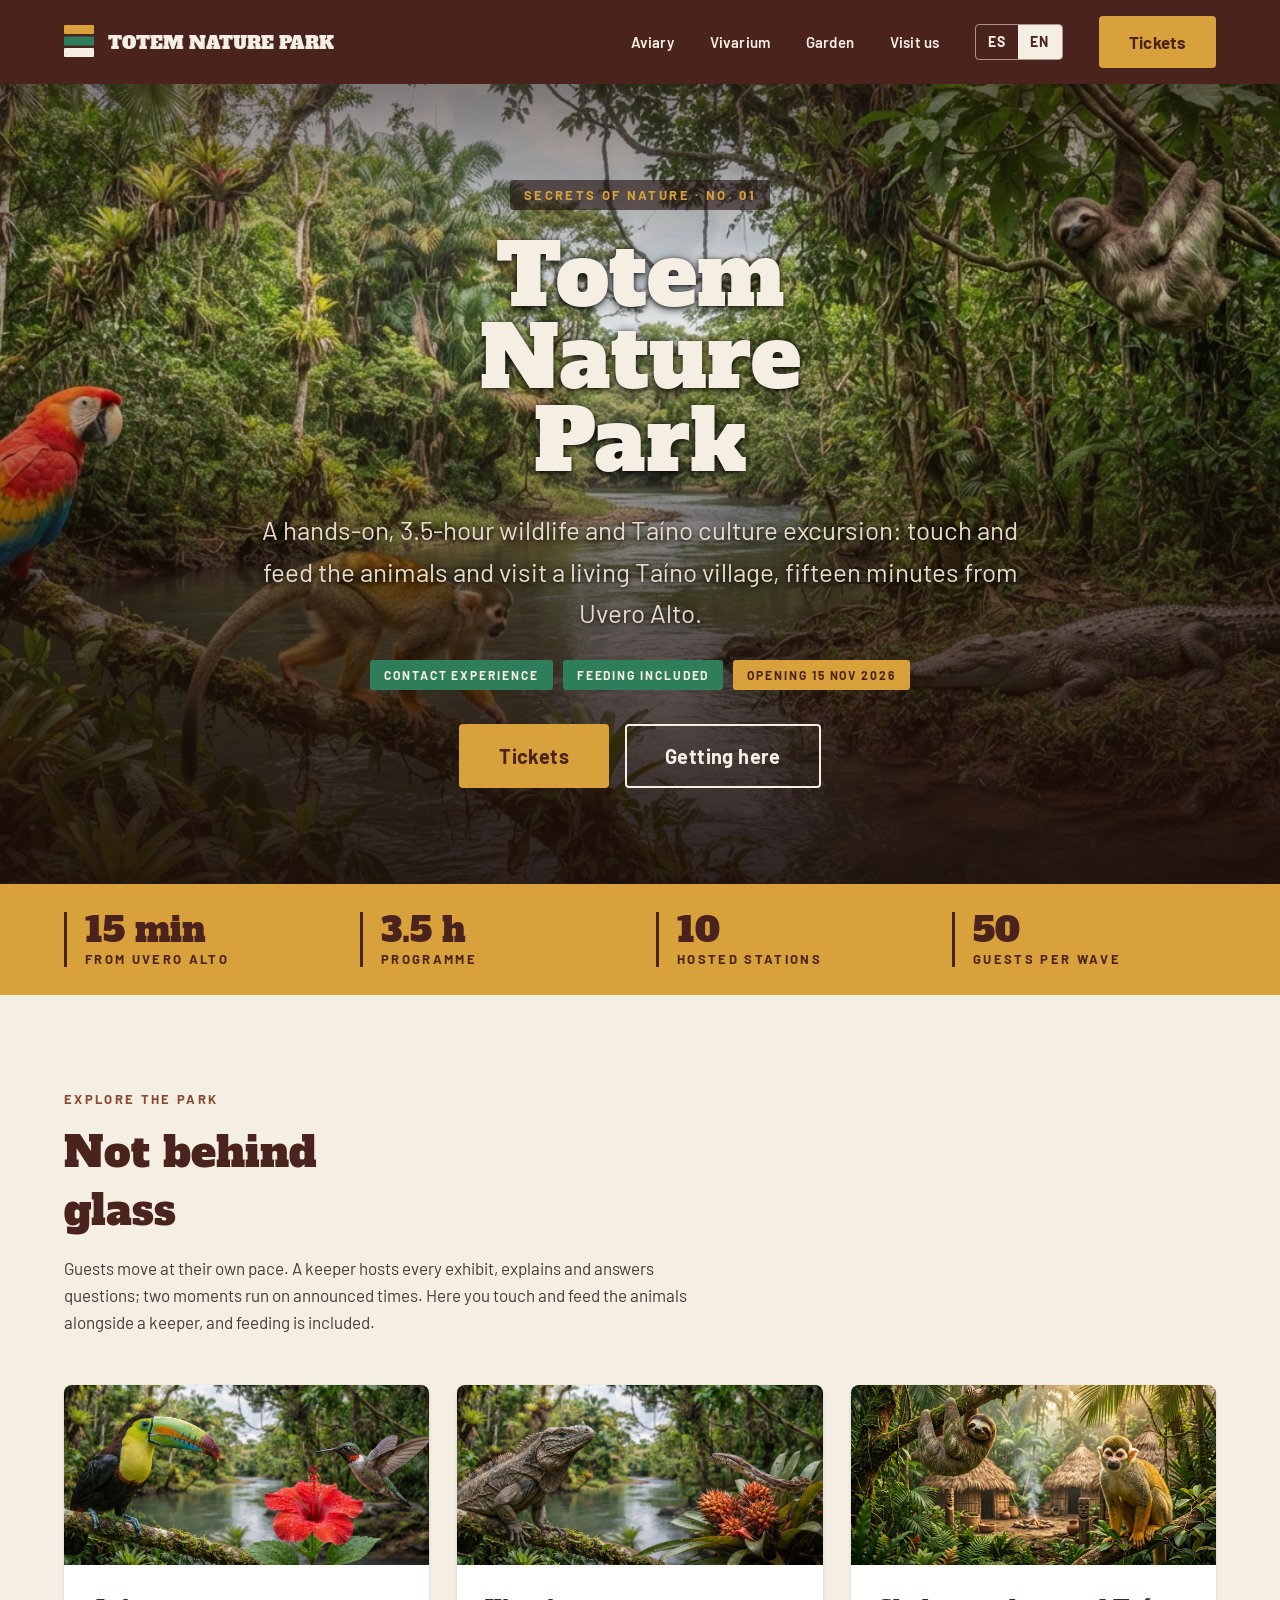
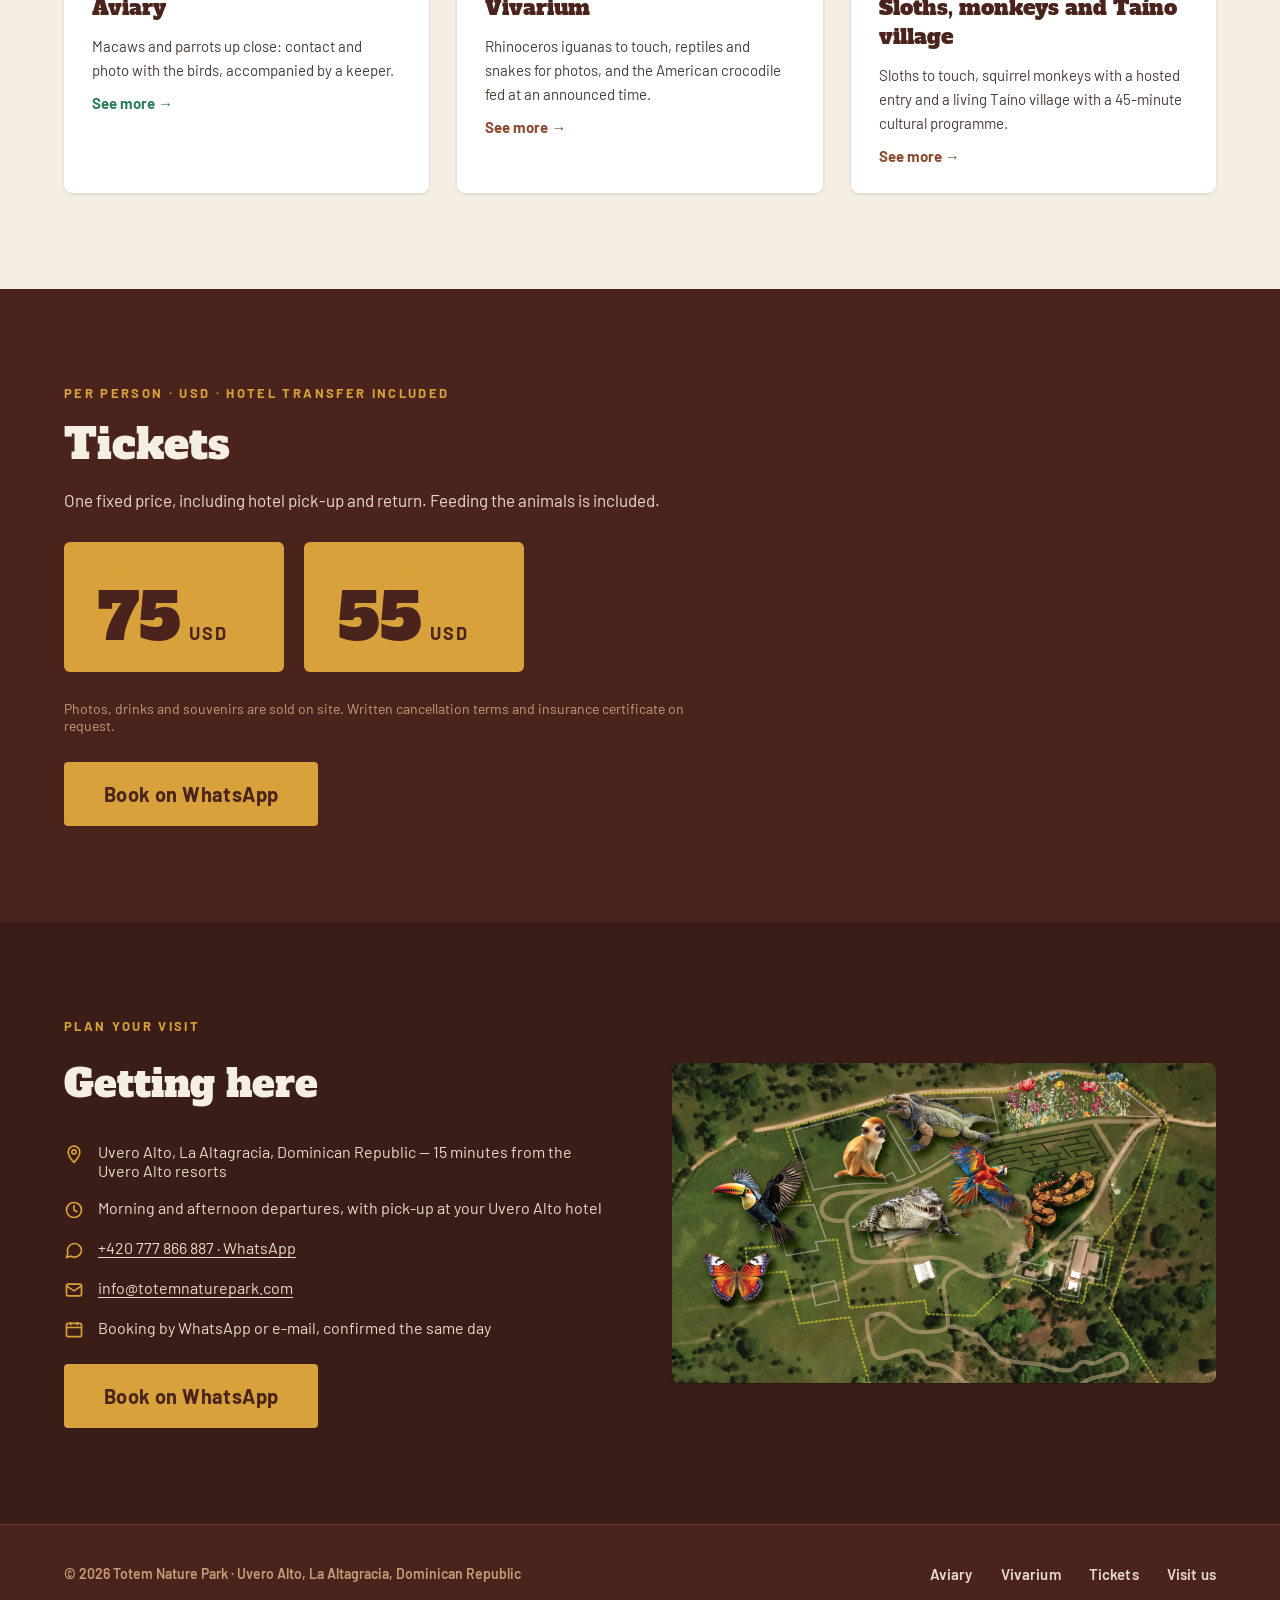
==== index.html @ 23b5e932 "Replace third card photo with sloth, squirrel monkey and Taino village" ====
<!doctype html>
<html lang="es">
<head>
  <meta charset="utf-8">
  <meta name="viewport" content="width=device-width, initial-scale=1">
  <title>Totem Nature Park — Uvero Alto, República Dominicana</title>
  <meta name="description" content="Excursión de 3,5 horas de fauna y cultura taína con contacto directo, a quince minutos de Uvero Alto. Alimentación y traslado al hotel incluidos.">
  <link rel="preconnect" href="https://fonts.googleapis.com">
  <link rel="preconnect" href="https://fonts.gstatic.com" crossorigin>
  <link href="https://fonts.googleapis.com/css2?family=Alfa+Slab+One&family=Barlow:wght@400;500;600;700;800&display=swap" rel="stylesheet">
  <link rel="stylesheet" href="styles.css">
</head>
<body>

  <header class="nav">
    <a href="#" class="brand">
      <svg width="30" height="34" viewBox="0 0 30 34" fill="none" aria-hidden="true">
        <rect y="0" width="30" height="9" rx="1" fill="#D9A13B"/>
        <rect y="11.5" width="30" height="9" rx="1" fill="#2E7D5B"/>
        <rect y="23" width="30" height="9" rx="1" fill="#F4EEE3"/>
      </svg>
      TOTEM NATURE PARK
    </a>
    <div class="nav-links">
      <a href="#zones" class="nav-link" data-i18n="nav_aviary">Aviario</a>
      <a href="#zones" class="nav-link" data-i18n="nav_vivarium">Vivarium</a>
      <a href="#zones" class="nav-link" data-i18n="nav_garden">Jardín</a>
      <a href="#visit" class="nav-link" data-i18n="nav_visit">Visítanos</a>
      <div class="lang-switch" role="group" aria-label="Idioma / Language">
        <button type="button" class="lang-btn" data-lang="es" aria-pressed="true">ES</button>
        <button type="button" class="lang-btn" data-lang="en" aria-pressed="false">EN</button>
      </div>
      <a href="#entradas" class="btn btn-gold" data-i18n="nav_tickets">Entradas</a>
    </div>
  </header>

  <main>
    <section class="hero">
      <img class="hero-img" src="assets/hero-jungle.jpg" alt="Selva tropical del parque — guacamaya, mono ardilla, perezoso y caimán" data-i18n-alt="hero_alt">
      <div class="hero-shade"></div>
      <div class="hero-inner">
        <span class="eyebrow" data-i18n="hero_eyebrow">Secretos de la naturaleza · N.º 01</span>
        <h1>Totem<br>Nature<br>Park</h1>
        <p data-i18n="hero_text">Excursión de 3,5 horas de fauna y cultura taína con contacto directo: tocas y alimentas a los animales y visitas una aldea taína viva, a quince minutos de Uvero Alto.</p>
        <div class="badges">
          <span class="badge" data-i18n="badge_contact">Experiencia de contacto</span>
          <span class="badge" data-i18n="badge_feeding">Alimentación incluida</span>
          <span class="badge badge-gold" data-i18n="badge_opening">Apertura 15 nov 2026</span>
        </div>
        <div class="hero-cta">
          <a href="#entradas" class="btn btn-gold" data-i18n="cta_tickets">Entradas</a>
          <a href="#visit" class="btn btn-outline" data-i18n="cta_getting">Cómo llegar</a>
        </div>
      </div>
    </section>

    <section class="strip">
      <div class="strip-item"><strong>15 min</strong><span class="eyebrow" data-i18n="stat_1">Desde Uvero Alto</span></div>
      <div class="strip-item"><strong data-i18n="stat_2_num">3,5 h</strong><span class="eyebrow" data-i18n="stat_2">De programa</span></div>
      <div class="strip-item"><strong>10</strong><span class="eyebrow" data-i18n="stat_3">Estaciones guiadas</span></div>
      <div class="strip-item"><strong>50</strong><span class="eyebrow" data-i18n="stat_4">Visitantes por grupo</span></div>
    </section>

    <section class="zones" id="zones">
      <div class="zones-head">
        <span class="eyebrow" data-i18n="zones_eyebrow">Explora el parque</span>
        <h2 data-i18n="zones_title">Sin cristales<br>de por medio</h2>
        <p class="lead" data-i18n="zones_lead">Cada visitante va a su ritmo. Un cuidador atiende cada exhibición y responde preguntas; dos momentos tienen horario anunciado. Aquí los animales se tocan y se alimentan junto a un cuidador, y la alimentación está incluida.</p>
      </div>
      <div class="zone-grid">
        <article class="zone-card">
          <img src="assets/aviario.jpg" alt="Tucán y colibrí en el Aviario" data-i18n-alt="card1_alt" loading="lazy">
          <div class="zone-body">
            <h3 data-i18n="card1_title">Aviario</h3>
            <p data-i18n="card1_text">Guacamayos y loros de cerca: contacto y foto con las aves, acompañado por un cuidador.</p>
            <a href="#" style="color: var(--palm)" data-i18n="more">Ver más →</a>
          </div>
        </article>
        <article class="zone-card">
          <img src="assets/vivarium.jpg" alt="Iguana y serpiente en el Vivarium" data-i18n-alt="card2_alt" loading="lazy">
          <div class="zone-body">
            <h3>Vivarium</h3>
            <p data-i18n="card2_text">Iguanas rinoceronte para tocar, reptiles y serpientes para la foto, y la alimentación del cocodrilo americano a hora anunciada.</p>
            <a href="#" style="color: var(--clay)" data-i18n="more">Ver más →</a>
          </div>
        </article>
        <article class="zone-card">
          <img src="assets/perezosos-monos-taino.jpg" alt="Perezoso, mono ardilla y aldea taína" data-i18n-alt="card3_alt" loading="lazy">
          <div class="zone-body">
            <h3 data-i18n="card3_title">Perezosos, monos y aldea taína</h3>
            <p data-i18n="card3_text">Perezosos para tocar, monos ardilla con entrada guiada y una aldea taína viva con programa cultural de 45 minutos.</p>
            <a href="#" style="color: var(--clay)" data-i18n="more">Ver más →</a>
          </div>
        </article>
      </div>
    </section>

    <section class="tickets" id="entradas">
      <div class="tickets-head">
        <span class="eyebrow" data-i18n="tickets_eyebrow">Por persona · USD · traslado al hotel incluido</span>
        <h2 data-i18n="tickets_title">Entradas</h2>
        <p data-i18n="tickets_text">Un único precio fijo, con recogida y regreso al hotel. La alimentación de los animales está incluida.</p>
      </div>
      <div class="price-row">
        <div class="price-card">
          <span class="eyebrow" data-i18n="price_adult">Adulto</span>
          <div class="price"><strong>75</strong><span>USD</span></div>
        </div>
        <div class="price-card">
          <span class="eyebrow" data-i18n="price_child">Niño 3–12</span>
          <div class="price"><strong>55</strong><span>USD</span></div>
        </div>
      </div>
      <p class="fineprint" data-i18n="tickets_fine">Fotos, bebidas y souvenirs se venden en el parque. Condiciones de cancelación por escrito y certificado de seguro a solicitud.</p>
      <a href="https://wa.me/420777866887" class="btn btn-gold" data-i18n="book">Reservar por WhatsApp</a>
    </section>

    <section class="visit" id="visit">
      <div class="visit-info">
        <span class="eyebrow" data-i18n="visit_eyebrow">Planifica tu visita</span>
        <h2 data-i18n="visit_title">Cómo llegar</h2>
        <ul class="facts">
          <li>
            <svg width="20" height="20" viewBox="0 0 24 24" fill="none" stroke="#D9A13B" stroke-width="2" aria-hidden="true"><path d="M12 22s7-7.2 7-12.5A7 7 0 0 0 5 9.5C5 14.8 12 22 12 22Z"/><circle cx="12" cy="9.5" r="2.5"/></svg>
            <span data-i18n="fact_address">Uvero Alto, La Altagracia, República Dominicana — a 15 minutos de los resorts de Uvero Alto</span>
          </li>
          <li>
            <svg width="20" height="20" viewBox="0 0 24 24" fill="none" stroke="#D9A13B" stroke-width="2" aria-hidden="true"><circle cx="12" cy="12" r="9"/><path d="M12 7v5l3.5 2" stroke-linecap="round"/></svg>
            <span data-i18n="fact_departures">Salidas de mañana y tarde, con recogida en tu hotel de Uvero Alto</span>
          </li>
          <li>
            <svg width="20" height="20" viewBox="0 0 24 24" fill="none" stroke="#D9A13B" stroke-width="2" aria-hidden="true"><path d="M21 12a8.5 8.5 0 0 1-12.6 7.4L3 21l1.6-5.2A8.5 8.5 0 1 1 21 12Z" stroke-linejoin="round"/></svg>
            <a href="https://wa.me/420777866887">+420 777 866 887 · WhatsApp</a>
          </li>
          <li>
            <svg width="20" height="20" viewBox="0 0 24 24" fill="none" stroke="#D9A13B" stroke-width="2" aria-hidden="true"><rect x="3" y="5" width="18" height="14" rx="2"/><path d="m3 7 9 6 9-6" stroke-linecap="round" stroke-linejoin="round"/></svg>
            <a href="mailto:info@totemnaturepark.com">info@totemnaturepark.com</a>
          </li>
          <li>
            <svg width="20" height="20" viewBox="0 0 24 24" fill="none" stroke="#D9A13B" stroke-width="2" aria-hidden="true"><rect x="3" y="4" width="18" height="16" rx="2"/><path d="M3 9h18M8 3v3M16 3v3" stroke-linecap="round"/></svg>
            <span data-i18n="fact_booking">Reservas por WhatsApp o correo, confirmadas el mismo día</span>
          </li>
        </ul>
        <a href="https://wa.me/420777866887" class="btn btn-gold" data-i18n="book">Reservar por WhatsApp</a>
      </div>
      <div class="visit-map">
        <img src="assets/plan-parku.jpg" alt="Mapa del parque con zonas y fauna" data-i18n-alt="map_alt" loading="lazy">
      </div>
    </section>
  </main>

  <footer class="footer">
    <small data-i18n="footer_copy">© 2026 Totem Nature Park · Uvero Alto, La Altagracia, República Dominicana</small>
    <nav>
      <a href="#zones" class="nav-link" data-i18n="nav_aviary">Aviario</a>
      <a href="#zones" class="nav-link" data-i18n="nav_vivarium">Vivarium</a>
      <a href="#entradas" class="nav-link" data-i18n="nav_tickets">Entradas</a>
      <a href="#visit" class="nav-link" data-i18n="nav_visit">Visítanos</a>
    </nav>
  </footer>

  <script src="i18n.js"></script>
</body>
</html>
---- styles.css ----
:root {
  --oxblood: #4A241C;
  --oxblood-deep: #3A1D16;
  --clay: #8A4A2E;
  --gold: #D9A13B;
  --palm: #2E7D5B;
  --bone: #F4EEE3;
  --bone-soft: #E7DCCB;
  --ink-soft: #4A3A34;
  --muted: #C79A78;
  --gutter: clamp(20px, 5vw, 64px);
}

* { box-sizing: border-box; }
html { scroll-behavior: smooth; }
body { margin: 0; font-family: 'Barlow', sans-serif; background: var(--bone); color: var(--oxblood); }
img { max-width: 100%; display: block; }
a { text-decoration: none; color: inherit; }
h1, h2, h3 { font-family: 'Alfa Slab One', serif; font-weight: 400; margin: 0; }

.eyebrow { font-weight: 700; font-size: 13px; letter-spacing: 0.18em; text-transform: uppercase; }
.nav-link { font-weight: 600; font-size: 15px; letter-spacing: 0.01em; }

.btn {
  display: inline-flex; align-items: center; justify-content: center;
  height: 64px; padding: 0 38px; border-radius: 4px;
  font-weight: 700; font-size: 20px; letter-spacing: 0.02em;
  border: 2px solid transparent; cursor: pointer;
}
.btn-gold { background: var(--gold); color: var(--oxblood); }
.btn-gold:hover { filter: brightness(1.06); }
.btn-outline { color: var(--bone); border-color: var(--bone); }
.btn-outline:hover { background: rgba(244, 238, 227, 0.12); }

/* NAV */
.nav {
  position: sticky; top: 0; z-index: 20; background: var(--oxblood);
  padding: 16px var(--gutter);
  display: flex; align-items: center; justify-content: space-between; gap: 24px;
}
.brand { display: flex; align-items: center; gap: 14px; font-family: 'Alfa Slab One', serif; font-size: 18px; color: var(--bone); }
.nav-links { display: flex; align-items: center; gap: 36px; color: var(--bone); }
.nav .btn { height: 52px; padding: 0 28px; font-size: 17px; }

/* LANGUAGE SWITCH */
.lang-switch { display: inline-flex; border: 1.5px solid rgba(244,238,227,0.55); border-radius: 4px; overflow: hidden; }
.lang-btn { font: 700 14px/1 'Barlow', sans-serif; letter-spacing: 0.08em; padding: 10px 12px; background: transparent; color: var(--bone); border: 0; cursor: pointer; }
.lang-btn:hover { background: rgba(244,238,227,0.12); }
.lang-btn[aria-pressed="true"] { background: var(--bone); color: var(--oxblood); }

/* HERO */
.hero {
  position: relative; min-height: 720px; overflow: hidden;
  display: flex; align-items: center; justify-content: center;
  padding: 96px var(--gutter);
}
.hero-img { position: absolute; inset: 0; width: 100%; height: 100%; object-fit: cover; }
.hero-shade {
  position: absolute; inset: 0;
  background: linear-gradient(180deg, rgba(30,14,10,0.5) 0%, rgba(30,14,10,0.12) 22%, rgba(30,14,10,0.05) 30%, rgba(30,14,10,0.35) 50%, rgba(30,14,10,0.68) 72%, rgba(30,14,10,0.88) 100%);
}
.hero-inner {
  position: relative; z-index: 1; max-width: 760px; text-align: center;
  display: flex; flex-direction: column; align-items: center; gap: 26px;
  text-shadow: 0 2px 10px rgba(0,0,0,0.7), 0 1px 4px rgba(0,0,0,0.55);
}
.hero .eyebrow { color: var(--gold); background: rgba(30,14,10,0.6); padding: 7px 14px; border-radius: 3px; text-shadow: none; }
.hero h1 { font-size: clamp(48px, 8vw, 84px); line-height: 0.98; color: var(--bone); }
.hero p { margin: 0; font-size: clamp(18px, 2.2vw, 26px); line-height: 1.6; color: var(--bone-soft); }
.hero-cta { display: flex; flex-wrap: wrap; justify-content: center; gap: 16px; padding-top: 8px; }
.hero .btn { text-shadow: none; }

/* ZONE STRIP */
.strip {
  background: var(--gold); padding: 28px var(--gutter);
  display: grid; grid-template-columns: repeat(4, minmax(0, 1fr)); gap: 32px;
}
.strip-item { border-left: 3px solid var(--oxblood); padding-left: 18px; display: flex; flex-direction: column; gap: 2px; }
.strip-item strong { font-family: 'Alfa Slab One', serif; font-weight: 400; font-size: 34px; line-height: 1.1; }

/* HERO BADGES */
.badges { display: flex; flex-wrap: wrap; justify-content: center; gap: 10px; }
.badge { background: var(--palm); color: var(--bone); font-weight: 700; font-size: 12px; letter-spacing: 0.16em; text-transform: uppercase; padding: 8px 14px; border-radius: 3px; text-shadow: none; }
.badge-gold { background: var(--gold); color: var(--oxblood); }

/* ZONES */
.zones { padding: 96px var(--gutter); display: flex; flex-direction: column; gap: 48px; }
.zones-head { max-width: 640px; display: flex; flex-direction: column; gap: 16px; }
.zones-head .eyebrow { color: var(--clay); }
.zones-head h2 { font-size: clamp(32px, 4.5vw, 42px); }
.zones-head .lead { margin: 0; font-size: 17px; line-height: 1.6; color: var(--ink-soft); }
.zone-grid { display: grid; grid-template-columns: repeat(3, minmax(0, 1fr)); gap: 28px; }
.zone-card { background: #fff; border-radius: 8px; overflow: hidden; box-shadow: 0 1px 3px rgba(74,36,28,0.15); display: flex; flex-direction: column; transition: transform 0.15s ease; }
.zone-card:hover { transform: translateY(-3px); }
.zone-card img { width: 100%; height: 180px; object-fit: cover; }
.zone-body { padding: 28px; display: flex; flex-direction: column; gap: 12px; }
.zone-body h3 { font-size: 21px; }
.zone-body p { margin: 0; font-size: 15px; line-height: 1.6; color: var(--ink-soft); }
.zone-body a { font-weight: 700; font-size: 15px; }

/* TICKETS */
.tickets { background: var(--oxblood); color: var(--bone); padding: 96px var(--gutter); display: flex; flex-direction: column; align-items: flex-start; gap: 28px; }
.tickets-head { display: flex; flex-direction: column; gap: 14px; max-width: 640px; }
.tickets .eyebrow { color: var(--gold); }
.tickets h2 { font-size: clamp(32px, 4.5vw, 42px); color: var(--bone); }
.tickets-head p { margin: 0; font-size: 17px; line-height: 1.6; color: var(--bone-soft); }
.price-row { display: flex; flex-wrap: wrap; gap: 20px; }
.price-card { background: var(--gold); color: var(--oxblood); border-radius: 6px; padding: 22px 34px; min-width: 220px; display: flex; flex-direction: column; gap: 6px; }
.price { display: flex; align-items: baseline; gap: 8px; }
.price strong { font-family: 'Alfa Slab One', serif; font-weight: 400; font-size: 64px; line-height: 1; }
.price span { font-weight: 700; font-size: 18px; letter-spacing: 0.1em; }
.fineprint { margin: 0; font-size: 14px; color: var(--muted); max-width: 640px; }

/* VISIT */
.visit {
  background: var(--oxblood-deep); padding: 96px var(--gutter);
  display: grid; grid-template-columns: repeat(2, minmax(0, 1fr)); gap: 64px; align-items: center;
}
.visit-info { display: flex; flex-direction: column; gap: 24px; align-items: flex-start; }
.visit .eyebrow { color: var(--gold); }
.visit h2 { font-size: clamp(30px, 4vw, 38px); color: var(--bone); }
.facts { list-style: none; margin: 0; padding: 8px 0 0; display: flex; flex-direction: column; gap: 18px; }
.facts li { display: flex; gap: 14px; align-items: flex-start; font-size: 16px; color: var(--bone-soft); }
.facts a { text-decoration: underline; text-underline-offset: 3px; }
.facts svg { flex-shrink: 0; margin-top: 2px; }
.visit-map { border-radius: 8px; overflow: hidden; box-shadow: 0 1px 3px rgba(0,0,0,0.25); }
.visit-map img { width: 100%; height: 100%; min-height: 320px; object-fit: cover; }

/* FOOTER */
.footer {
  background: var(--oxblood); border-top: 1px solid #6b3527; padding: 40px var(--gutter);
  display: flex; align-items: center; justify-content: space-between; gap: 24px; flex-wrap: wrap;
}
.footer small { font-weight: 600; font-size: 14px; color: var(--muted); }
.footer nav { display: flex; gap: 28px; color: var(--bone-soft); }

/* RESPONSIVE */
@media (max-width: 900px) {
  .nav-links a.nav-link { display: none; }
  .nav-links { gap: 16px; }
  .zone-grid, .visit { grid-template-columns: 1fr; }
  .strip { grid-template-columns: repeat(2, minmax(0, 1fr)); }
  .visit { gap: 40px; }
  .hero { min-height: 640px; }
}
@media (max-width: 520px) {
  .btn { height: 56px; padding: 0 28px; font-size: 18px; }
  .brand { font-size: 13px; gap: 10px; }
  .brand svg { width: 22px; height: 25px; }
  .nav { gap: 10px; }
  .nav .btn { height: 44px; padding: 0 14px; font-size: 15px; }
  .nav-links { gap: 10px; }
  .lang-btn { padding: 9px 9px; font-size: 13px; }
}
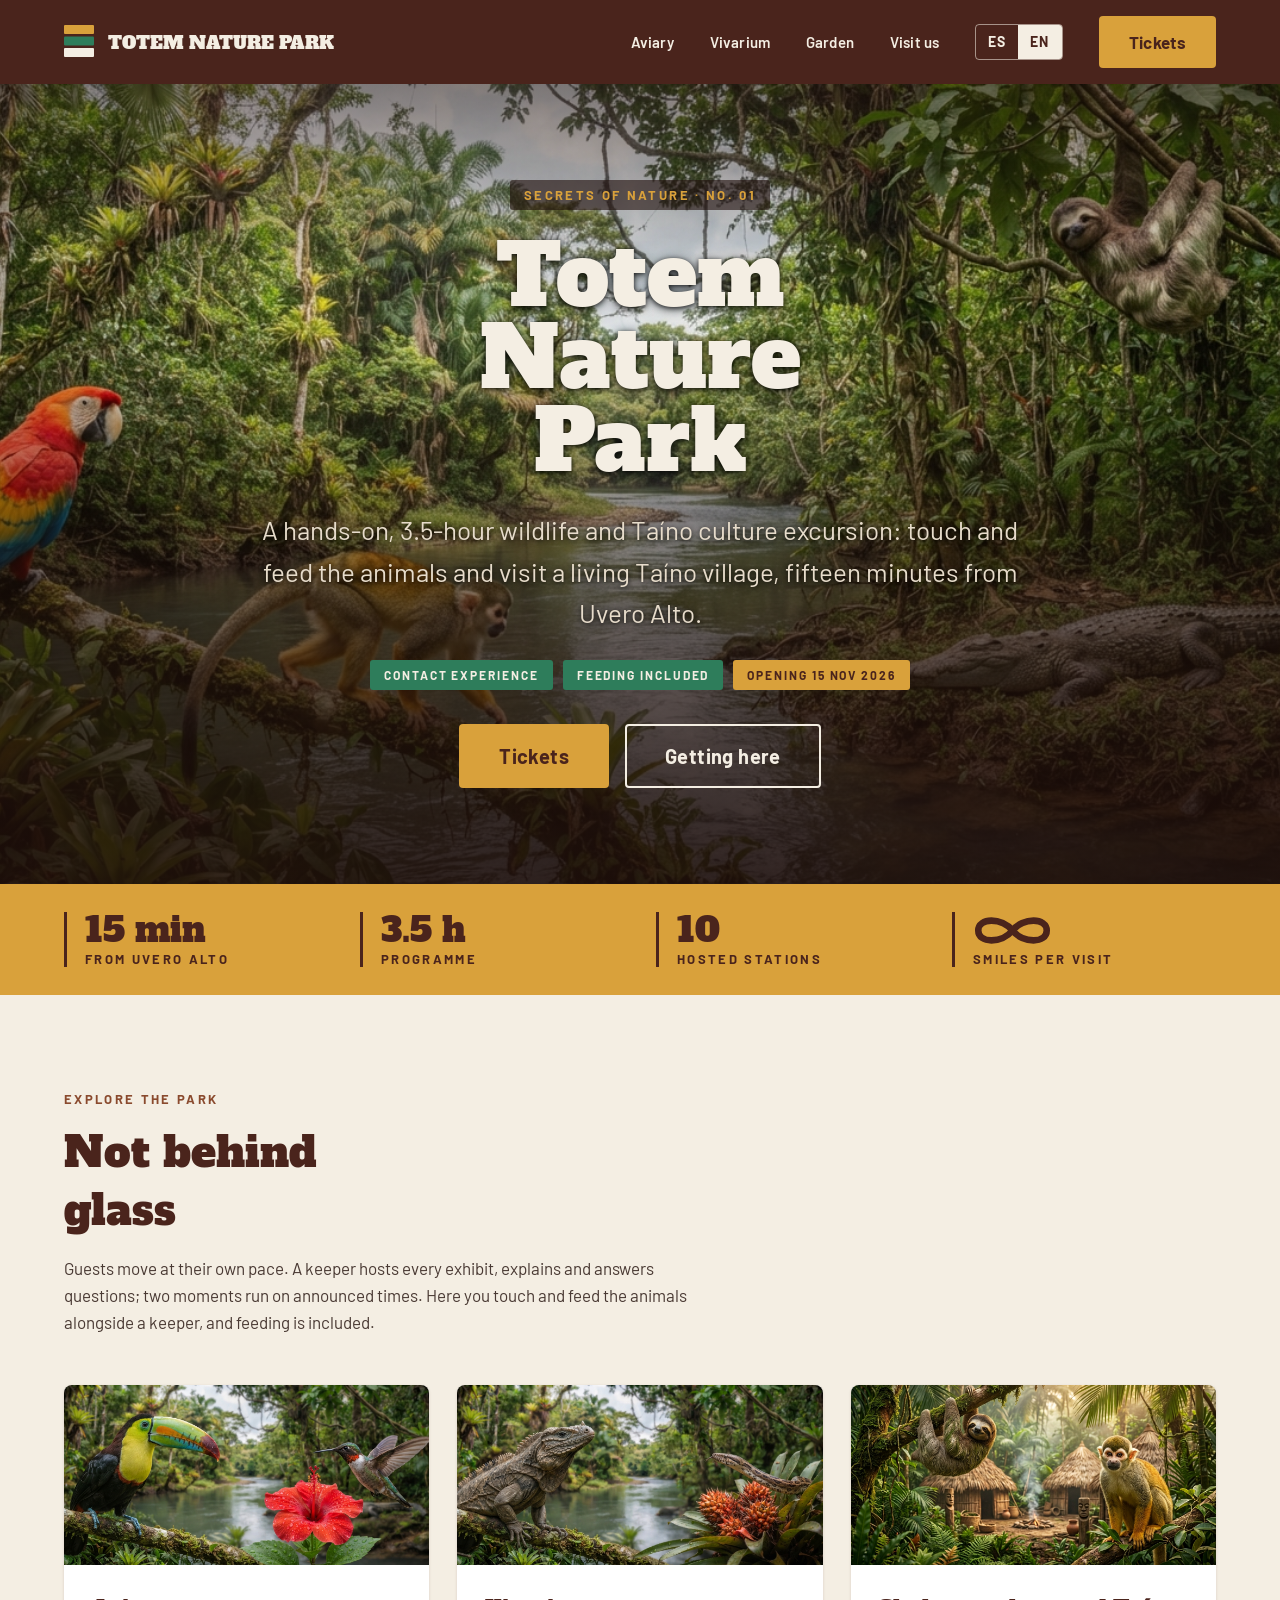
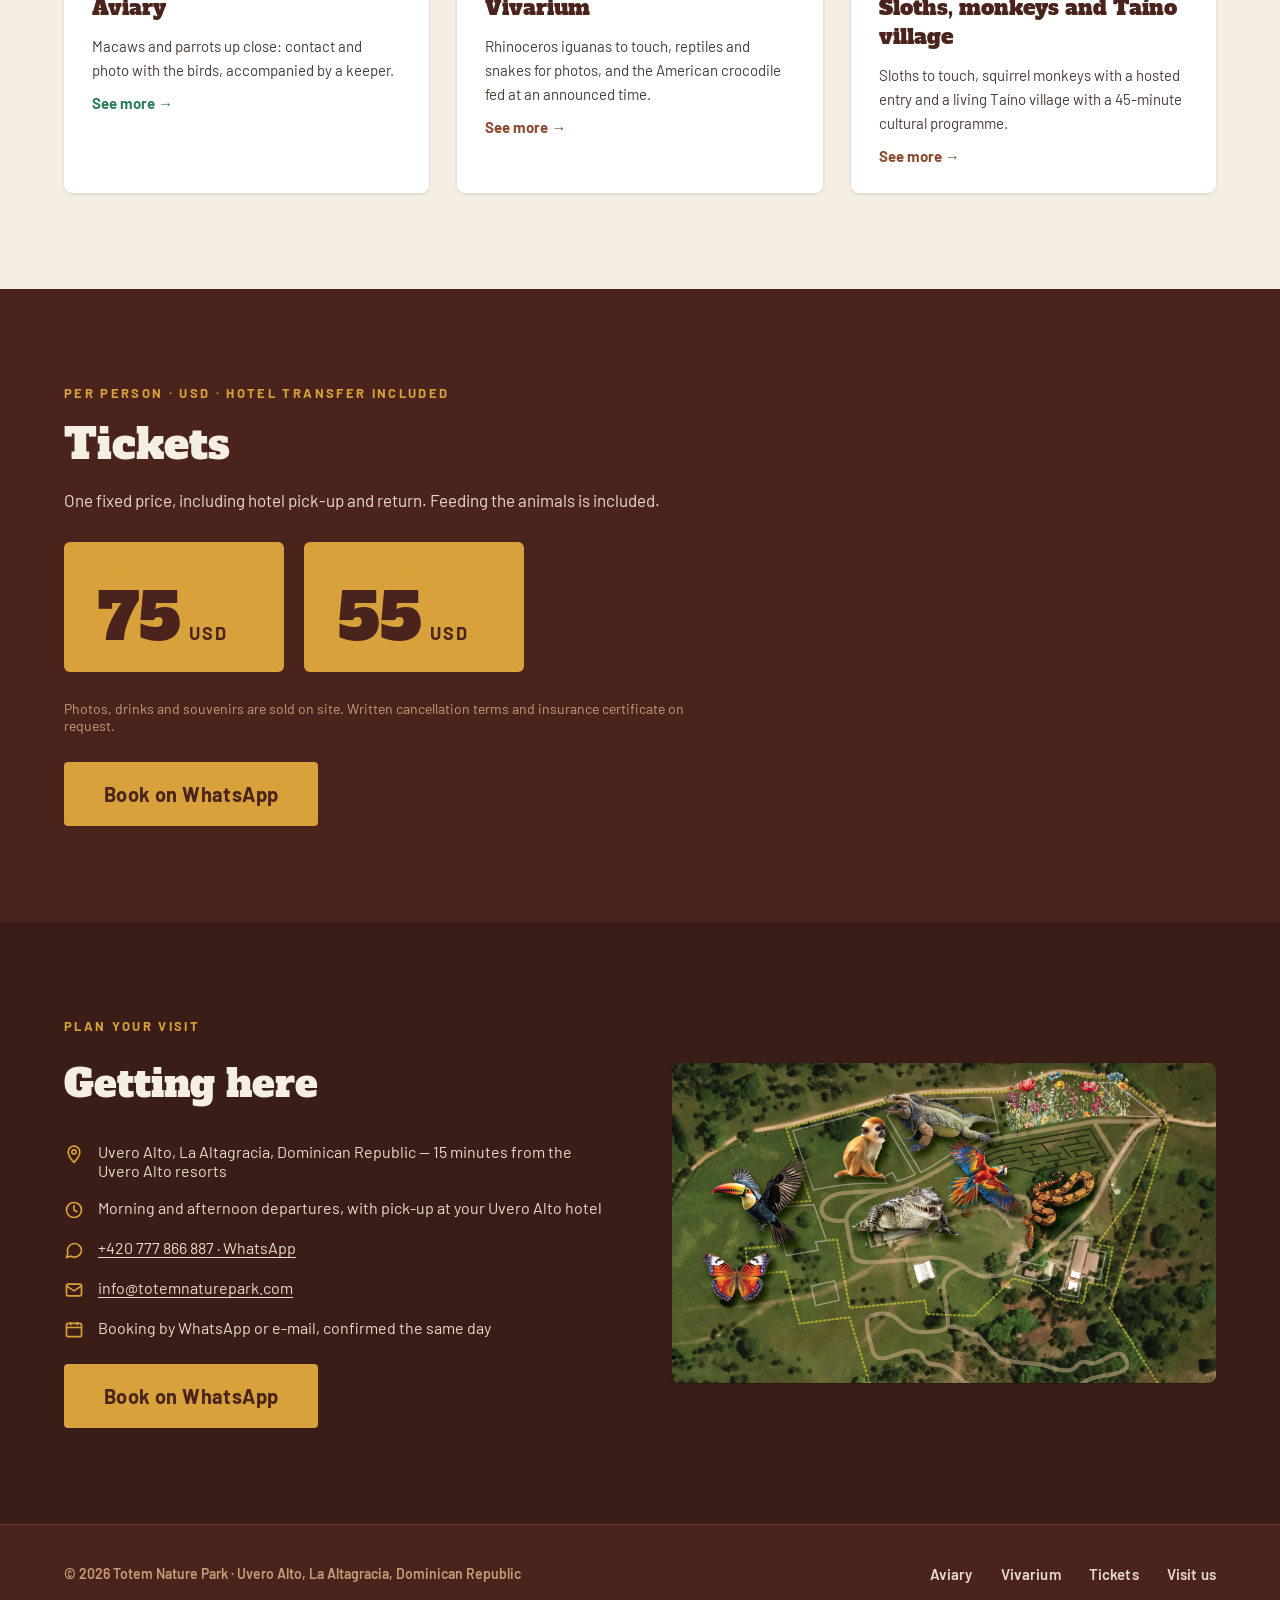
==== commit a5386c70: "Replace 'guests per wave' stat with infinity 'smiles per visit'" ====
--- a/index.html
+++ b/index.html
@@ -58,7 +58,7 @@
       <div class="strip-item"><strong>15 min</strong><span class="eyebrow" data-i18n="stat_1">Desde Uvero Alto</span></div>
       <div class="strip-item"><strong data-i18n="stat_2_num">3,5 h</strong><span class="eyebrow" data-i18n="stat_2">De programa</span></div>
       <div class="strip-item"><strong>10</strong><span class="eyebrow" data-i18n="stat_3">Estaciones guiadas</span></div>
-      <div class="strip-item"><strong>50</strong><span class="eyebrow" data-i18n="stat_4">Visitantes por grupo</span></div>
+      <div class="strip-item"><strong><svg viewBox="0 0 60 28" fill="none" stroke="currentColor" stroke-width="5" stroke-linecap="round" stroke-linejoin="round" role="img" aria-label="∞"><path d="M30 14C38 4 56 4 56 14C56 24 38 24 30 14C22 4 4 4 4 14C4 24 22 24 30 14Z"/></svg></strong><span class="eyebrow" data-i18n="stat_4">Sonrisas por visita</span></div>
     </section>
 
     <section class="zones" id="zones">
--- a/styles.css
+++ b/styles.css
@@ -76,6 +76,7 @@
   display: grid; grid-template-columns: repeat(4, minmax(0, 1fr)); gap: 32px;
 }
 .strip-item { border-left: 3px solid var(--oxblood); padding-left: 18px; display: flex; flex-direction: column; gap: 2px; }
+.strip-item strong svg { display: block; height: 37px; width: 79px; }
 .strip-item strong { font-family: 'Alfa Slab One', serif; font-weight: 400; font-size: 34px; line-height: 1.1; }
 
 /* HERO BADGES */
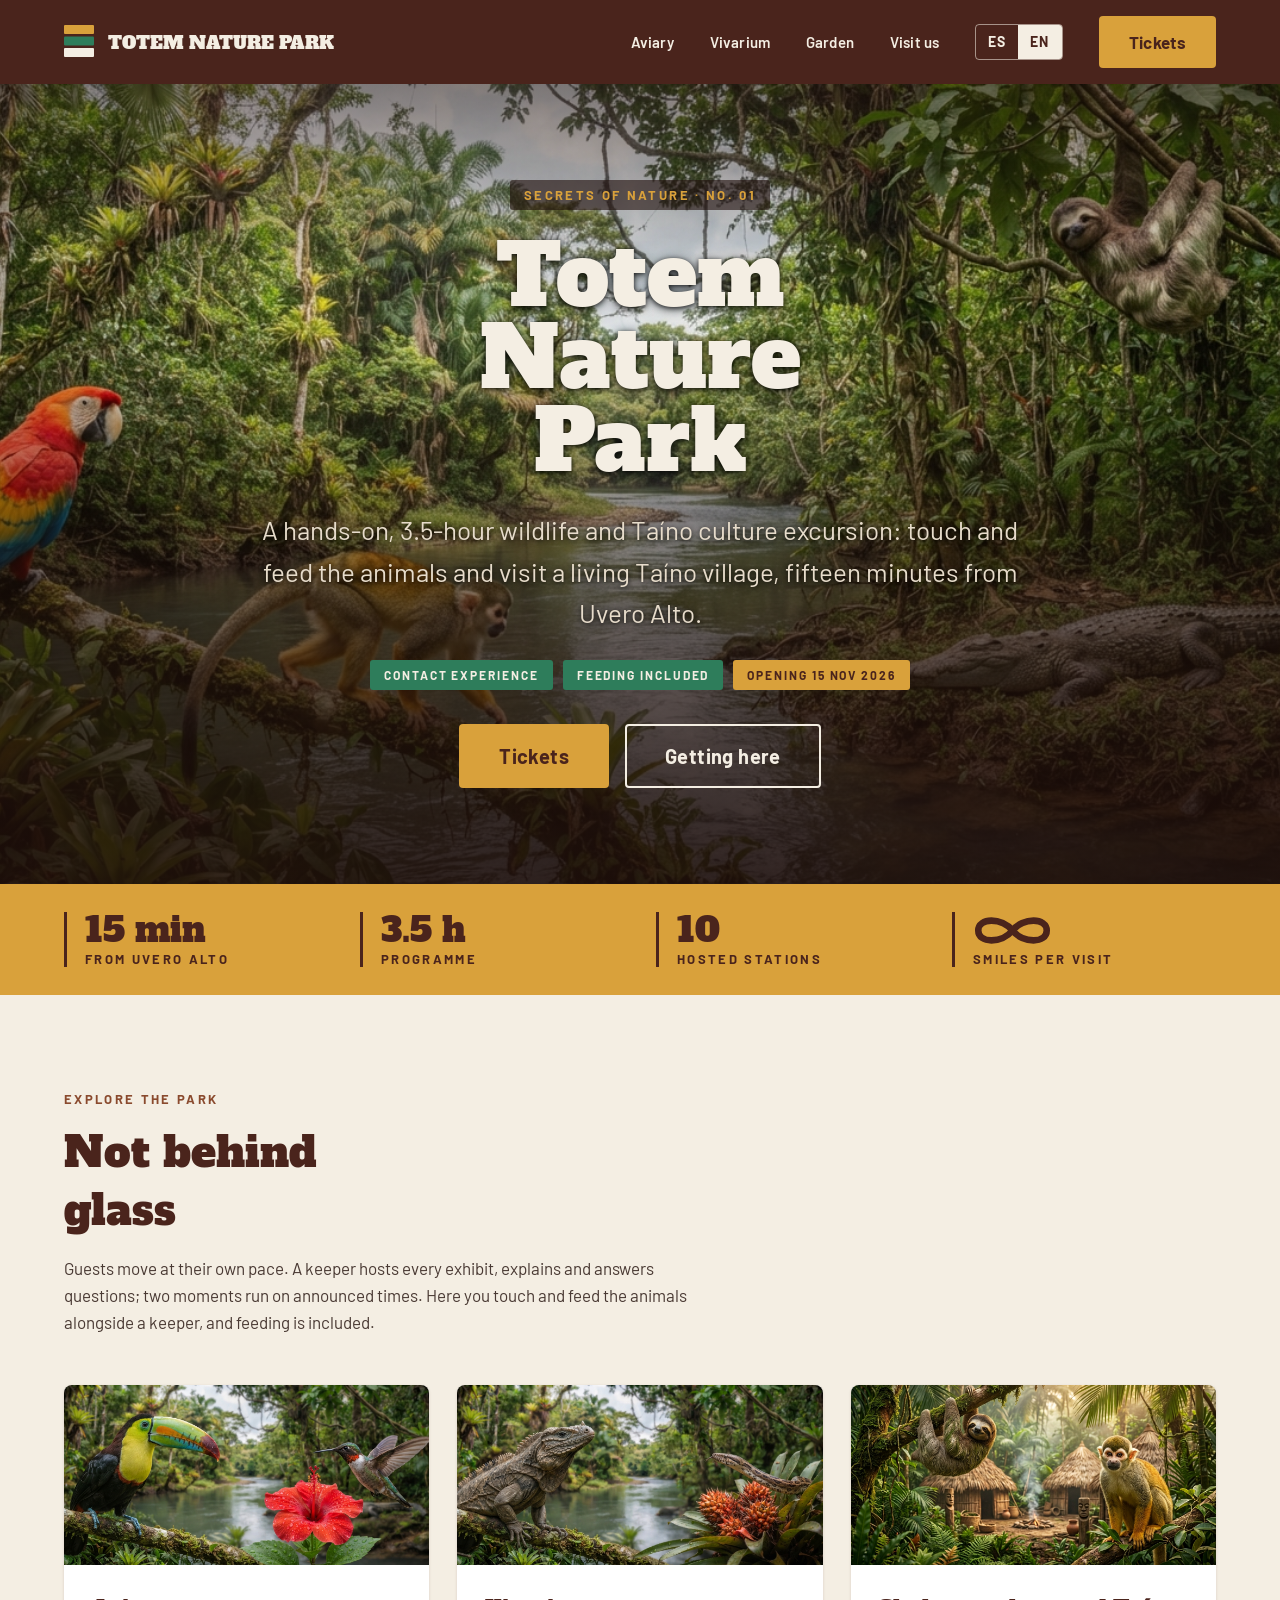
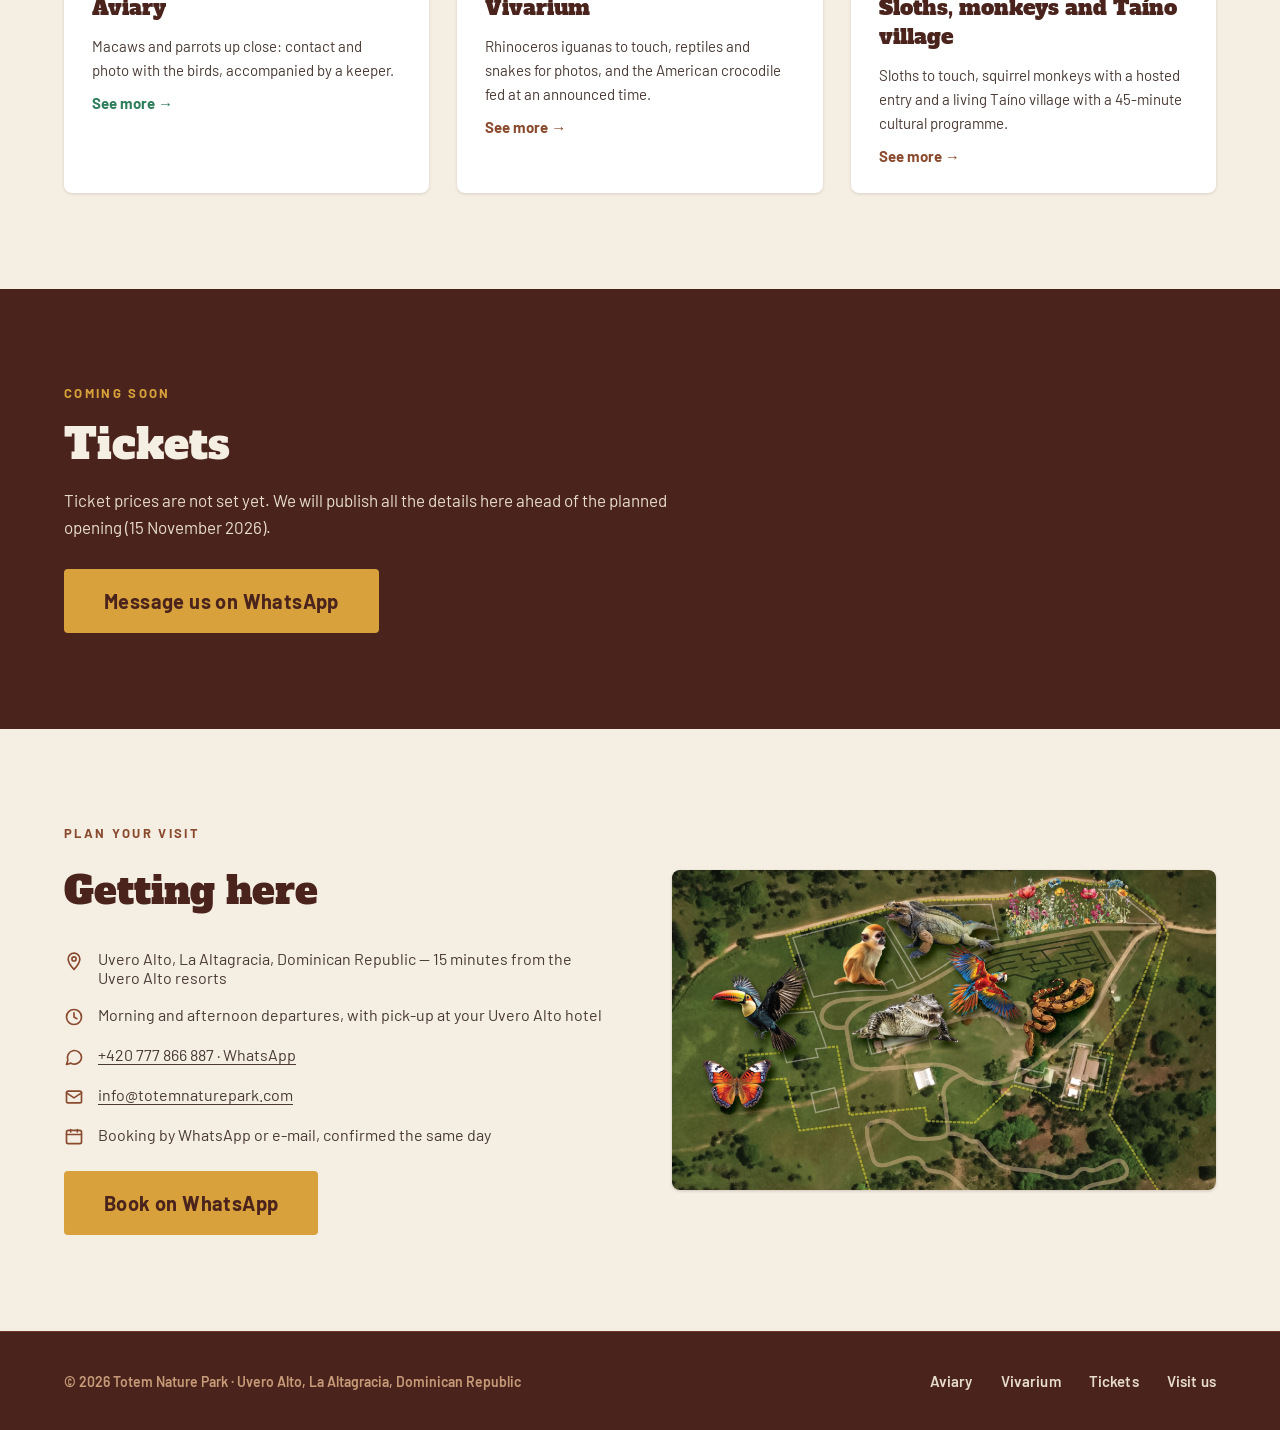
==== commit 3cc23b09: "Tickets section: remove prices, announce details before opening" ====
--- a/index.html
+++ b/index.html
@@ -97,22 +97,11 @@
 
     <section class="tickets" id="entradas">
       <div class="tickets-head">
-        <span class="eyebrow" data-i18n="tickets_eyebrow">Por persona · USD · traslado al hotel incluido</span>
+        <span class="eyebrow" data-i18n="tickets_eyebrow">Próximamente</span>
         <h2 data-i18n="tickets_title">Entradas</h2>
-        <p data-i18n="tickets_text">Un único precio fijo, con recogida y regreso al hotel. La alimentación de los animales está incluida.</p>
+        <p data-i18n="tickets_text">Los precios de las entradas todavía no están definidos. Publicaremos aquí toda la información antes de la apertura prevista (15 de noviembre de 2026).</p>
       </div>
-      <div class="price-row">
-        <div class="price-card">
-          <span class="eyebrow" data-i18n="price_adult">Adulto</span>
-          <div class="price"><strong>75</strong><span>USD</span></div>
-        </div>
-        <div class="price-card">
-          <span class="eyebrow" data-i18n="price_child">Niño 3–12</span>
-          <div class="price"><strong>55</strong><span>USD</span></div>
-        </div>
-      </div>
-      <p class="fineprint" data-i18n="tickets_fine">Fotos, bebidas y souvenirs se venden en el parque. Condiciones de cancelación por escrito y certificado de seguro a solicitud.</p>
-      <a href="https://wa.me/420777866887" class="btn btn-gold" data-i18n="book">Reservar por WhatsApp</a>
+      <a href="https://wa.me/420777866887" class="btn btn-gold" data-i18n="tickets_cta">Escríbenos por WhatsApp</a>
     </section>
 
     <section class="visit" id="visit">
--- a/styles.css
+++ b/styles.css
@@ -105,26 +105,20 @@
 .tickets .eyebrow { color: var(--gold); }
 .tickets h2 { font-size: clamp(32px, 4.5vw, 42px); color: var(--bone); }
 .tickets-head p { margin: 0; font-size: 17px; line-height: 1.6; color: var(--bone-soft); }
-.price-row { display: flex; flex-wrap: wrap; gap: 20px; }
-.price-card { background: var(--gold); color: var(--oxblood); border-radius: 6px; padding: 22px 34px; min-width: 220px; display: flex; flex-direction: column; gap: 6px; }
-.price { display: flex; align-items: baseline; gap: 8px; }
-.price strong { font-family: 'Alfa Slab One', serif; font-weight: 400; font-size: 64px; line-height: 1; }
-.price span { font-weight: 700; font-size: 18px; letter-spacing: 0.1em; }
-.fineprint { margin: 0; font-size: 14px; color: var(--muted); max-width: 640px; }
 
 /* VISIT */
 .visit {
-  background: var(--oxblood-deep); padding: 96px var(--gutter);
+  background: var(--bone); padding: 96px var(--gutter);
   display: grid; grid-template-columns: repeat(2, minmax(0, 1fr)); gap: 64px; align-items: center;
 }
 .visit-info { display: flex; flex-direction: column; gap: 24px; align-items: flex-start; }
-.visit .eyebrow { color: var(--gold); }
-.visit h2 { font-size: clamp(30px, 4vw, 38px); color: var(--bone); }
+.visit .eyebrow { color: var(--clay); }
+.visit h2 { font-size: clamp(30px, 4vw, 38px); color: var(--oxblood); }
 .facts { list-style: none; margin: 0; padding: 8px 0 0; display: flex; flex-direction: column; gap: 18px; }
-.facts li { display: flex; gap: 14px; align-items: flex-start; font-size: 16px; color: var(--bone-soft); }
+.facts li { display: flex; gap: 14px; align-items: flex-start; font-size: 16px; color: var(--ink-soft); }
 .facts a { text-decoration: underline; text-underline-offset: 3px; }
-.facts svg { flex-shrink: 0; margin-top: 2px; }
-.visit-map { border-radius: 8px; overflow: hidden; box-shadow: 0 1px 3px rgba(0,0,0,0.25); }
+.facts svg { stroke: var(--clay); flex-shrink: 0; margin-top: 2px; }
+.visit-map { border-radius: 8px; overflow: hidden; box-shadow: 0 1px 3px rgba(74,36,28,0.2); }
 .visit-map img { width: 100%; height: 100%; min-height: 320px; object-fit: cover; }
 
 /* FOOTER */
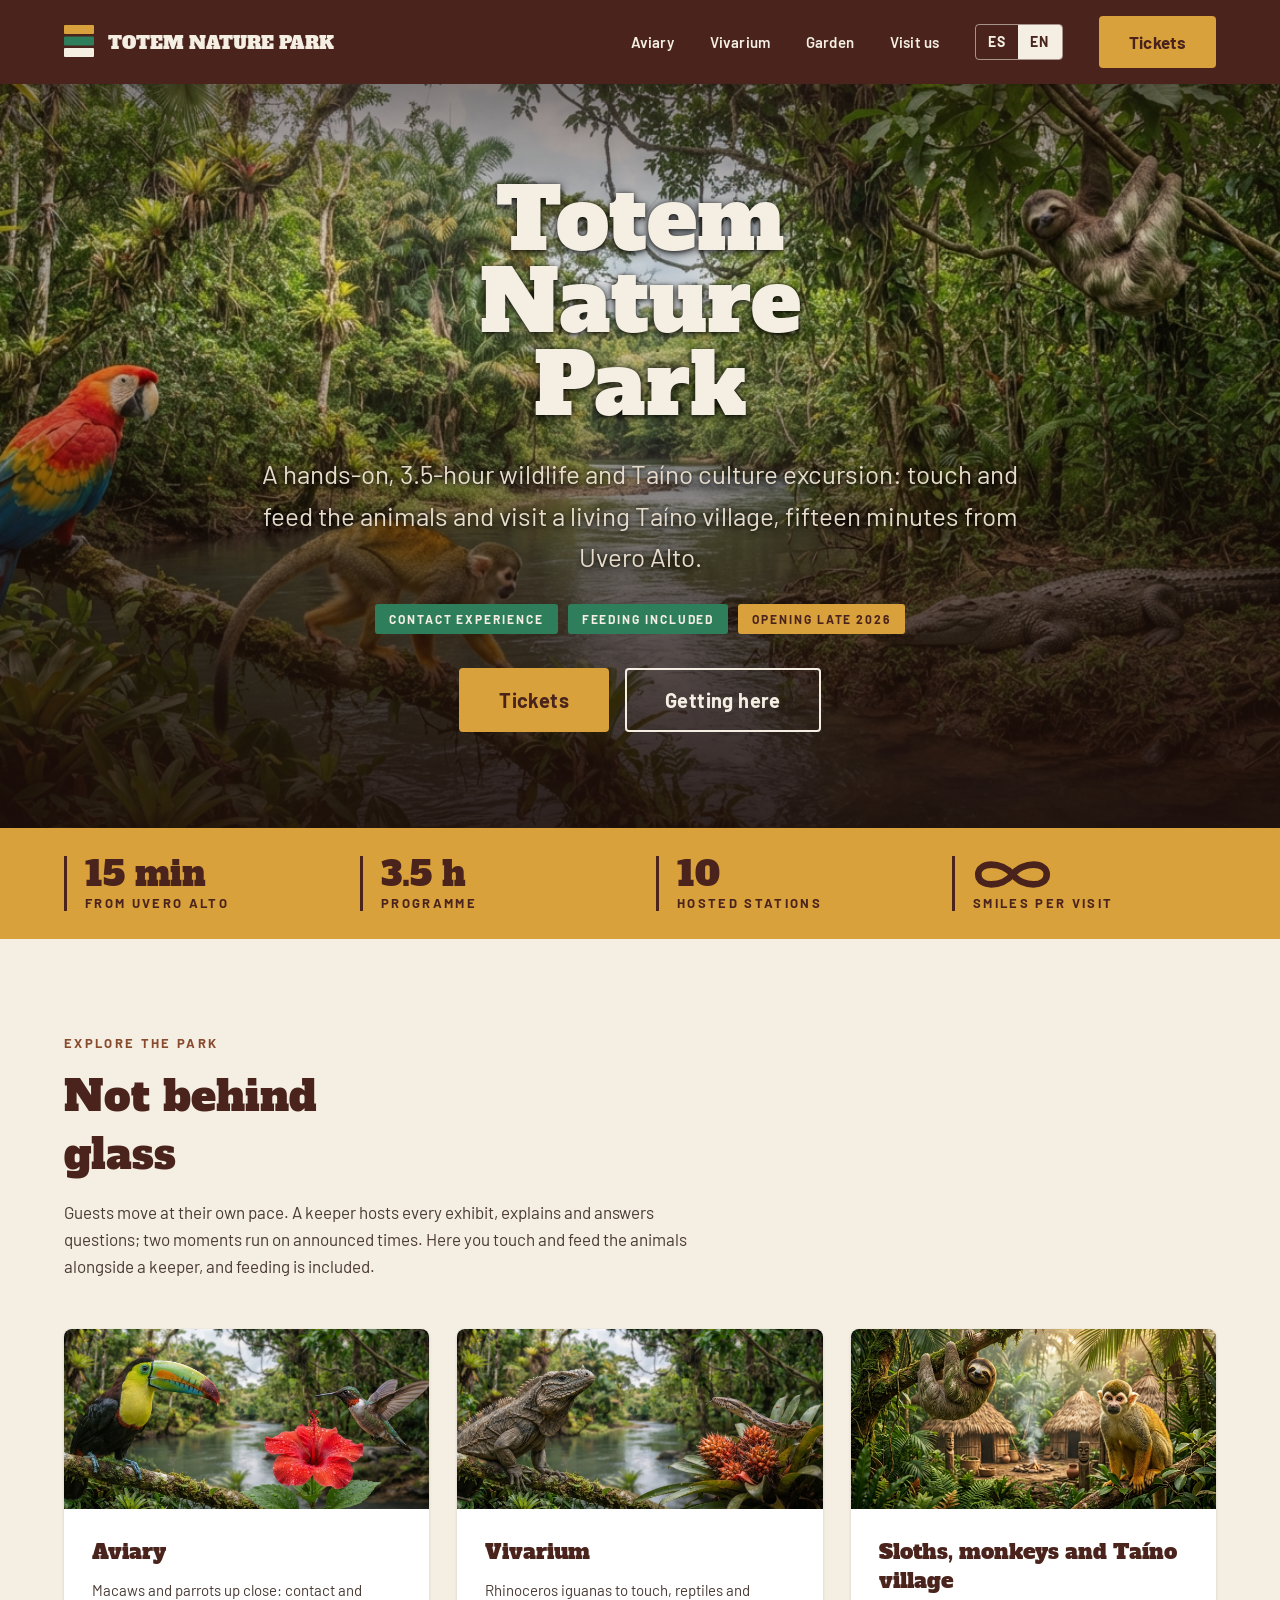
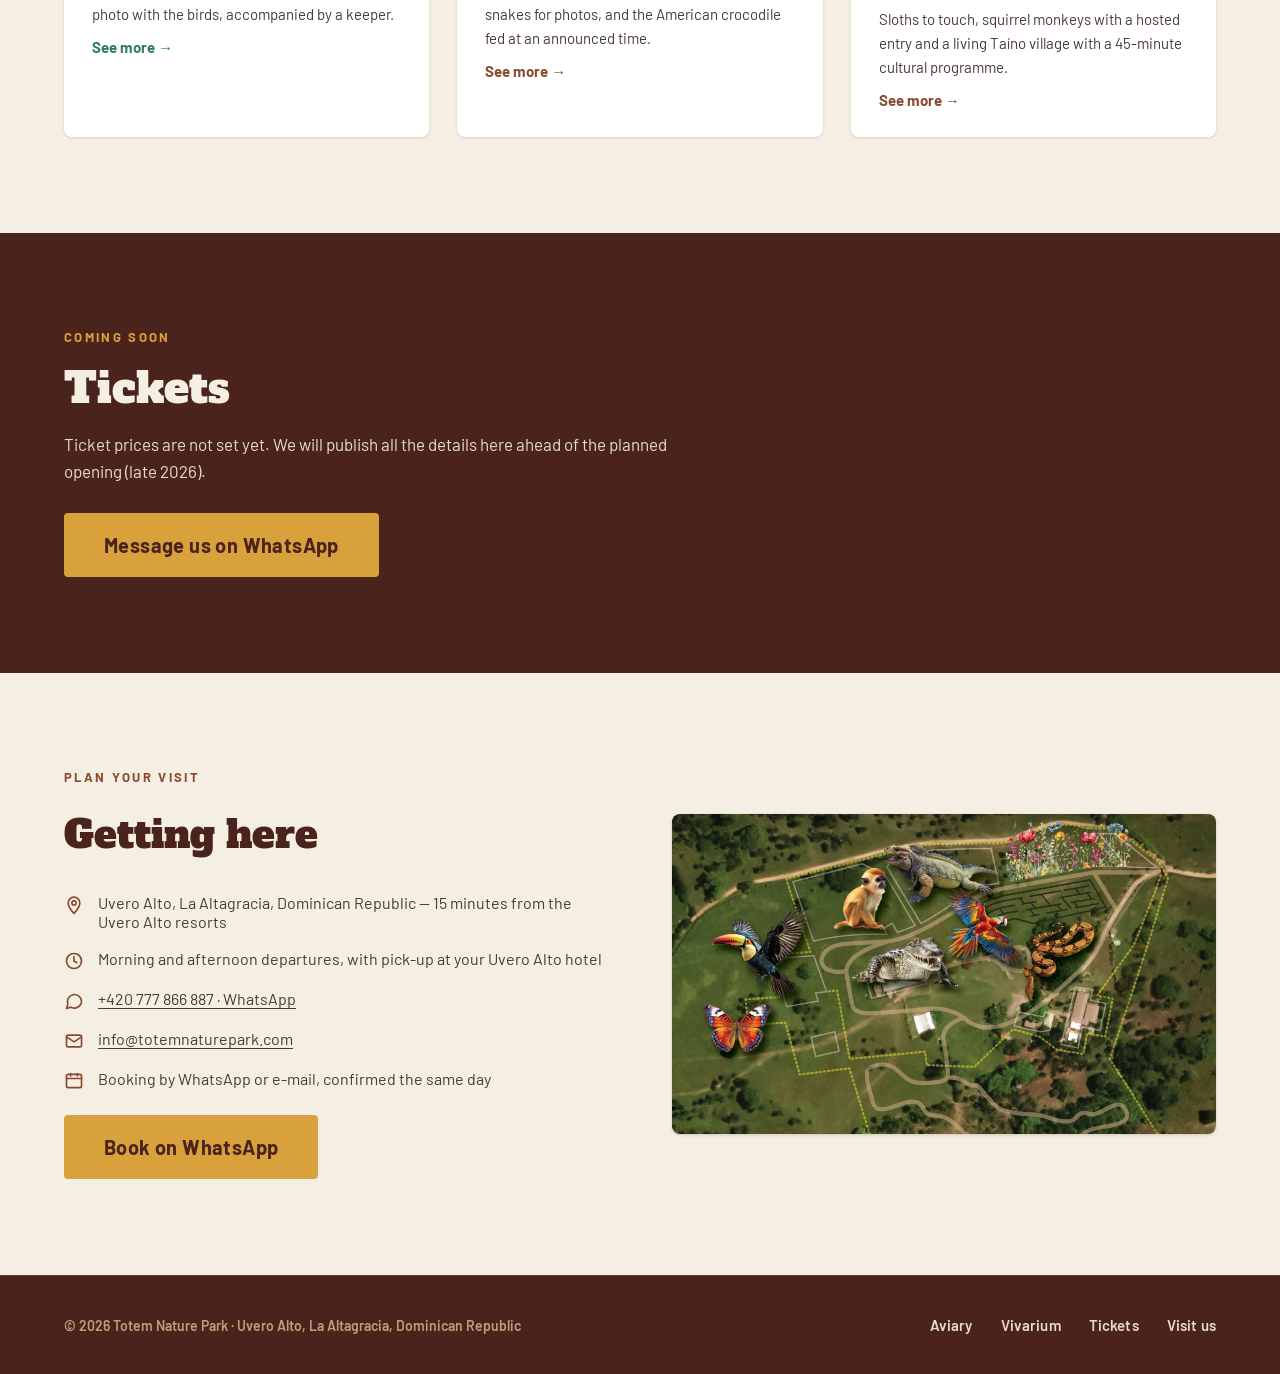
==== commit e161117c: "Hero: remove eyebrow, opening date 'late 2026' per onepager v3" ====
--- a/index.html
+++ b/index.html
@@ -39,13 +39,12 @@
       <img class="hero-img" src="assets/hero-jungle.jpg" alt="Selva tropical del parque — guacamaya, mono ardilla, perezoso y caimán" data-i18n-alt="hero_alt">
       <div class="hero-shade"></div>
       <div class="hero-inner">
-        <span class="eyebrow" data-i18n="hero_eyebrow">Secretos de la naturaleza · N.º 01</span>
         <h1>Totem<br>Nature<br>Park</h1>
         <p data-i18n="hero_text">Excursión de 3,5 horas de fauna y cultura taína con contacto directo: tocas y alimentas a los animales y visitas una aldea taína viva, a quince minutos de Uvero Alto.</p>
         <div class="badges">
           <span class="badge" data-i18n="badge_contact">Experiencia de contacto</span>
           <span class="badge" data-i18n="badge_feeding">Alimentación incluida</span>
-          <span class="badge badge-gold" data-i18n="badge_opening">Apertura 15 nov 2026</span>
+          <span class="badge badge-gold" data-i18n="badge_opening">Apertura finales de 2026</span>
         </div>
         <div class="hero-cta">
           <a href="#entradas" class="btn btn-gold" data-i18n="cta_tickets">Entradas</a>
@@ -99,7 +98,7 @@
       <div class="tickets-head">
         <span class="eyebrow" data-i18n="tickets_eyebrow">Próximamente</span>
         <h2 data-i18n="tickets_title">Entradas</h2>
-        <p data-i18n="tickets_text">Los precios de las entradas todavía no están definidos. Publicaremos aquí toda la información antes de la apertura prevista (15 de noviembre de 2026).</p>
+        <p data-i18n="tickets_text">Los precios de las entradas todavía no están definidos. Publicaremos aquí toda la información antes de la apertura prevista (finales de 2026).</p>
       </div>
       <a href="https://wa.me/420777866887" class="btn btn-gold" data-i18n="tickets_cta">Escríbenos por WhatsApp</a>
     </section>
--- a/styles.css
+++ b/styles.css
@@ -64,7 +64,6 @@
   display: flex; flex-direction: column; align-items: center; gap: 26px;
   text-shadow: 0 2px 10px rgba(0,0,0,0.7), 0 1px 4px rgba(0,0,0,0.55);
 }
-.hero .eyebrow { color: var(--gold); background: rgba(30,14,10,0.6); padding: 7px 14px; border-radius: 3px; text-shadow: none; }
 .hero h1 { font-size: clamp(48px, 8vw, 84px); line-height: 0.98; color: var(--bone); }
 .hero p { margin: 0; font-size: clamp(18px, 2.2vw, 26px); line-height: 1.6; color: var(--bone-soft); }
 .hero-cta { display: flex; flex-wrap: wrap; justify-content: center; gap: 16px; padding-top: 8px; }
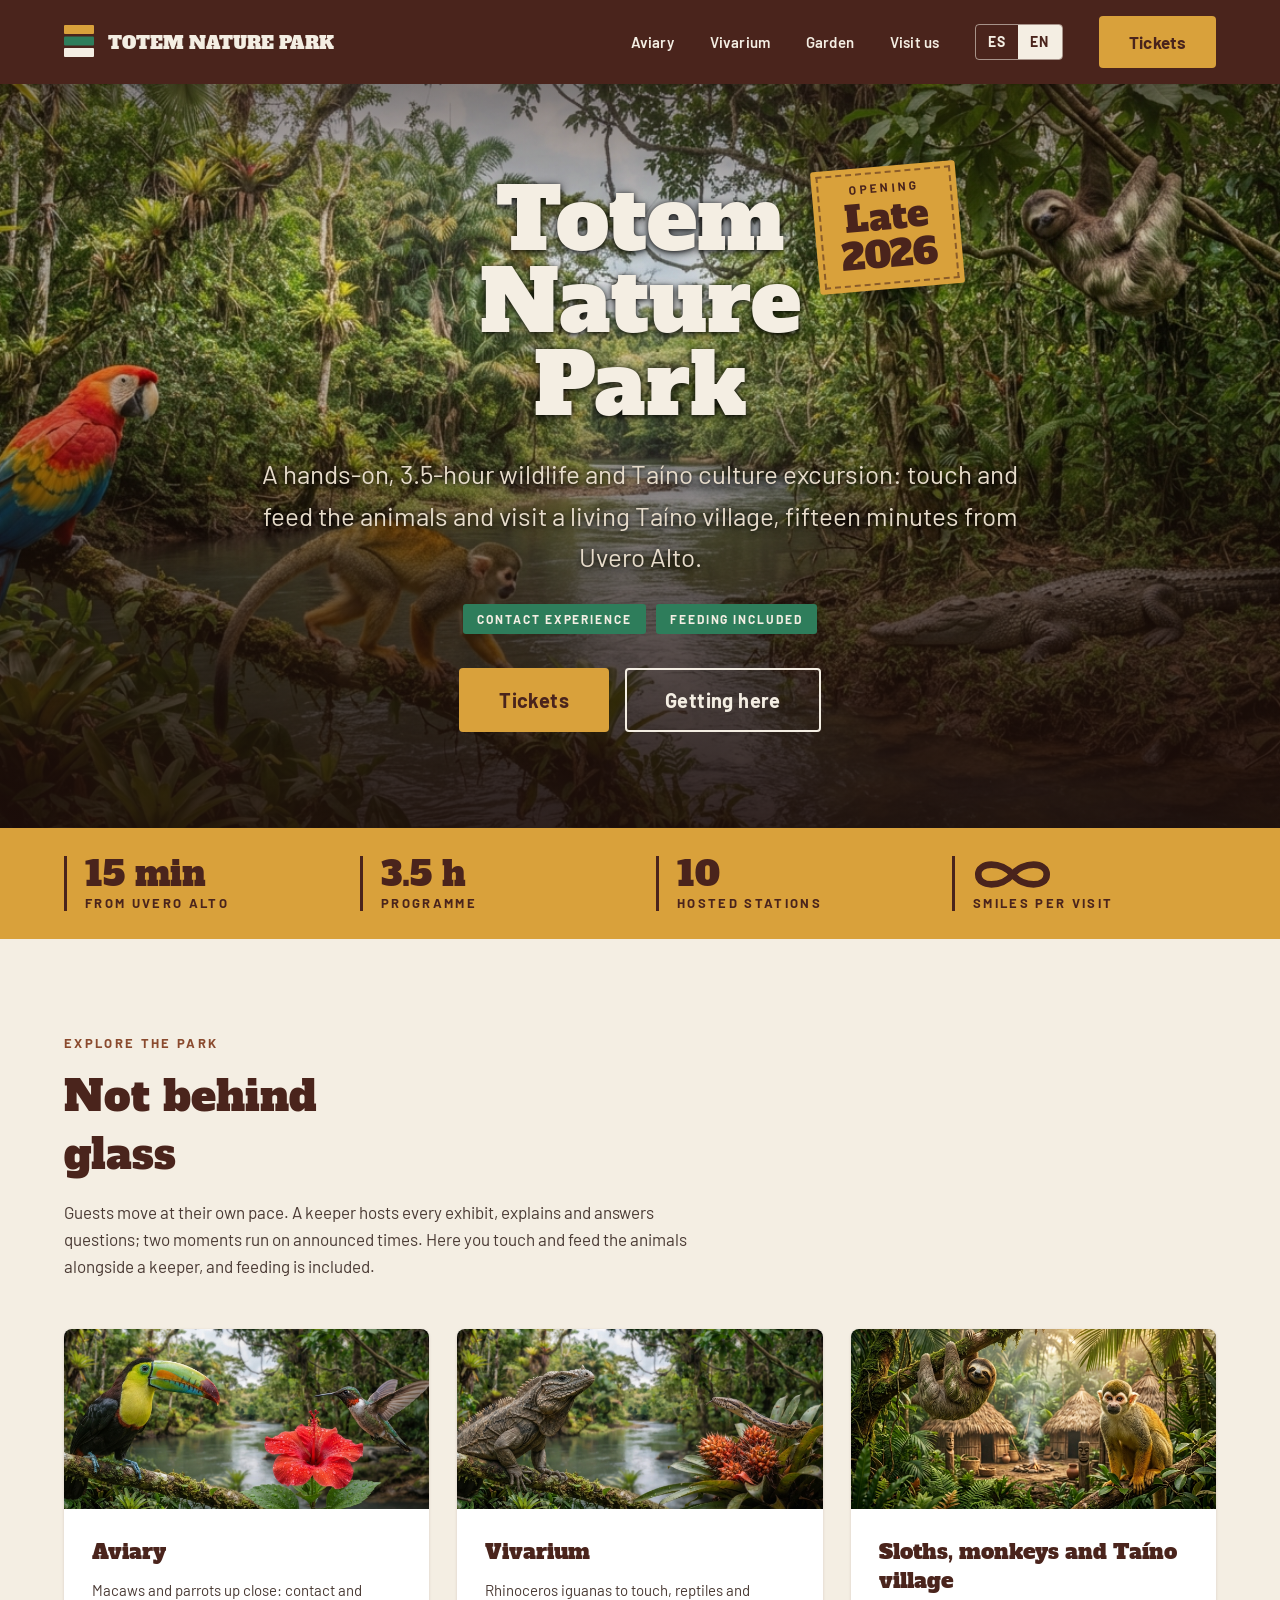
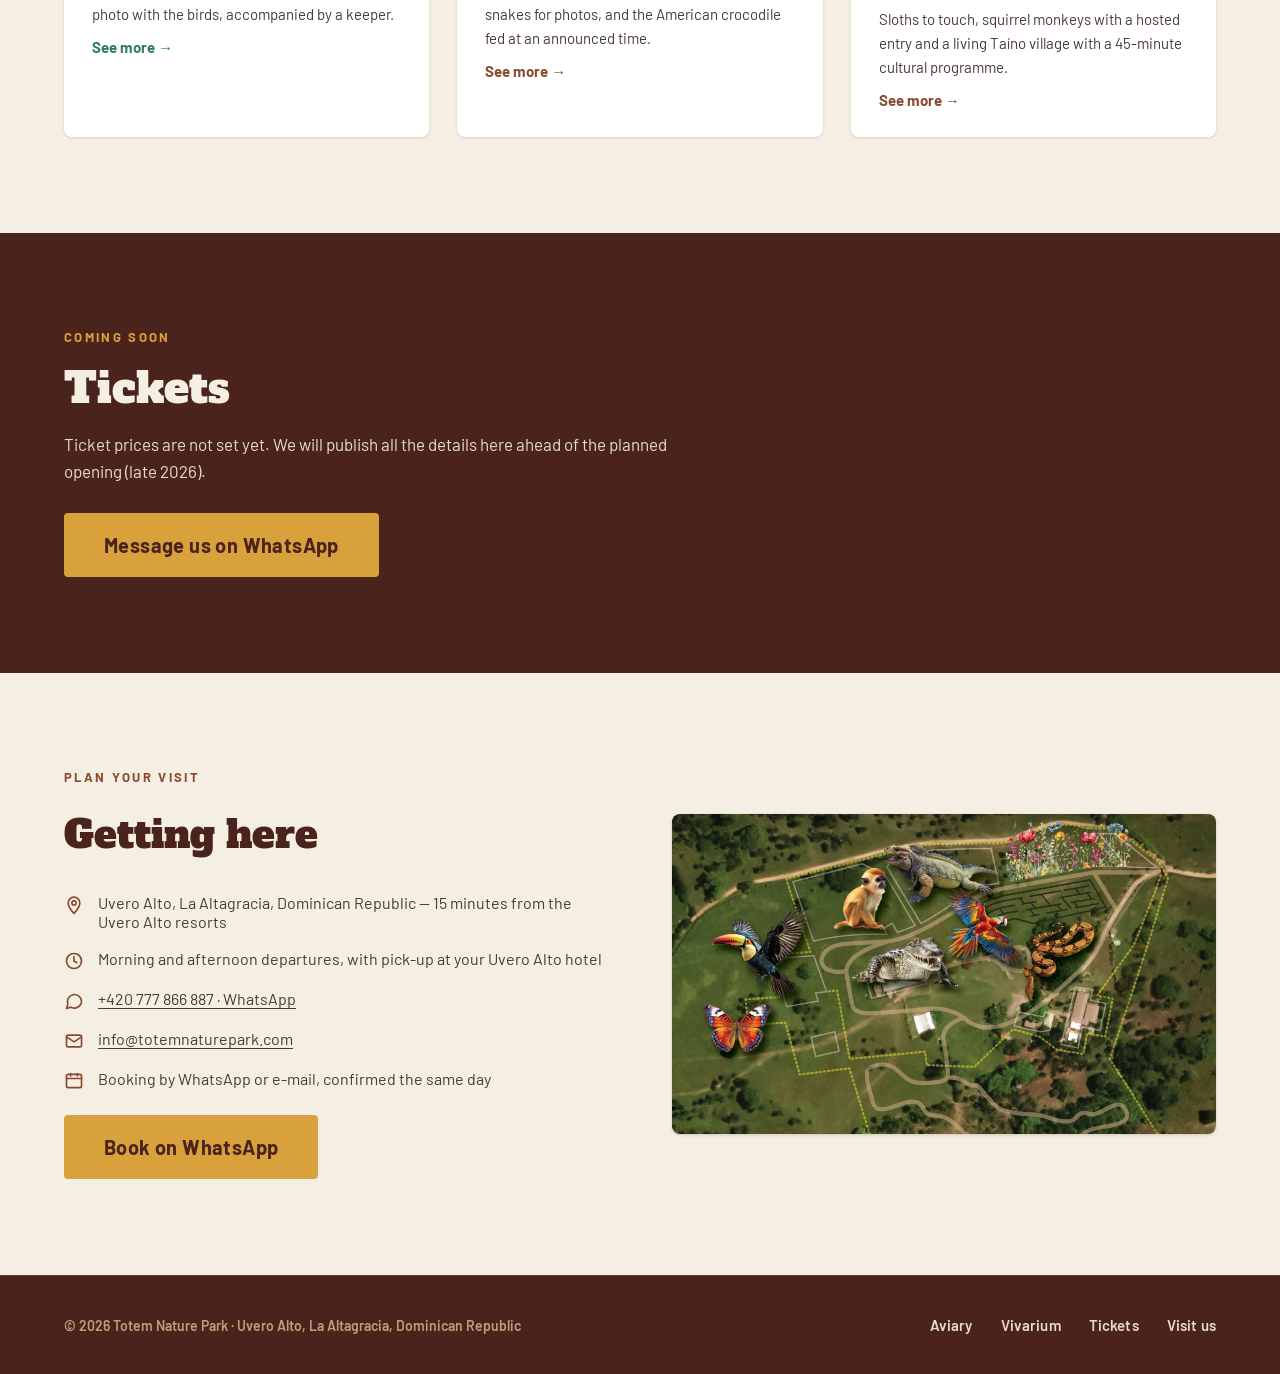
==== commit 08b57720: "Hero: opening-late-2026 stamp next to the title, as in onepager" ====
--- a/index.html
+++ b/index.html
@@ -39,12 +39,14 @@
       <img class="hero-img" src="assets/hero-jungle.jpg" alt="Selva tropical del parque — guacamaya, mono ardilla, perezoso y caimán" data-i18n-alt="hero_alt">
       <div class="hero-shade"></div>
       <div class="hero-inner">
-        <h1>Totem<br>Nature<br>Park</h1>
+        <div class="hero-title">
+          <div class="stamp"><div class="eyebrow" data-i18n="stamp_label">Apertura</div><div class="date" data-i18n="stamp_date">Finales<br>de 2026</div></div>
+          <h1>Totem<br>Nature<br>Park</h1>
+        </div>
         <p data-i18n="hero_text">Excursión de 3,5 horas de fauna y cultura taína con contacto directo: tocas y alimentas a los animales y visitas una aldea taína viva, a quince minutos de Uvero Alto.</p>
         <div class="badges">
           <span class="badge" data-i18n="badge_contact">Experiencia de contacto</span>
           <span class="badge" data-i18n="badge_feeding">Alimentación incluida</span>
-          <span class="badge badge-gold" data-i18n="badge_opening">Apertura finales de 2026</span>
         </div>
         <div class="hero-cta">
           <a href="#entradas" class="btn btn-gold" data-i18n="cta_tickets">Entradas</a>
--- a/styles.css
+++ b/styles.css
@@ -69,6 +69,17 @@
 .hero-cta { display: flex; flex-wrap: wrap; justify-content: center; gap: 16px; padding-top: 8px; }
 .hero .btn { text-shadow: none; }
 
+/* OPENING STAMP */
+.hero-title { position: relative; display: inline-block; }
+.stamp {
+  position: absolute; left: calc(100% + 14px); top: -14px; z-index: 2; white-space: nowrap;
+  background: var(--gold); color: var(--oxblood); padding: 14px 24px 15px; border-radius: 3px; text-align: center;
+  transform: rotate(-5deg); outline: 2px dashed rgba(74,36,28,0.55); outline-offset: -7px;
+  box-shadow: 0 6px 18px rgba(0,0,0,0.35); text-shadow: none;
+}
+.stamp .eyebrow { font-size: 12px; letter-spacing: 0.28em; color: var(--oxblood); }
+.stamp .date { font-family: 'Alfa Slab One', serif; font-size: clamp(26px, 3vw, 36px); line-height: 1.05; margin-top: 4px; }
+
 /* ZONE STRIP */
 .strip {
   background: var(--gold); padding: 28px var(--gutter);
@@ -81,7 +92,6 @@
 /* HERO BADGES */
 .badges { display: flex; flex-wrap: wrap; justify-content: center; gap: 10px; }
 .badge { background: var(--palm); color: var(--bone); font-weight: 700; font-size: 12px; letter-spacing: 0.16em; text-transform: uppercase; padding: 8px 14px; border-radius: 3px; text-shadow: none; }
-.badge-gold { background: var(--gold); color: var(--oxblood); }
 
 /* ZONES */
 .zones { padding: 96px var(--gutter); display: flex; flex-direction: column; gap: 48px; }
@@ -137,6 +147,10 @@
   .visit { gap: 40px; }
   .hero { min-height: 640px; }
 }
+@media (max-width: 760px) {
+  .hero-title { display: flex; flex-direction: column; align-items: center; gap: 18px; }
+  .stamp { position: static; transform: rotate(-4deg); }
+}
 @media (max-width: 520px) {
   .btn { height: 56px; padding: 0 28px; font-size: 18px; }
   .brand { font-size: 13px; gap: 10px; }
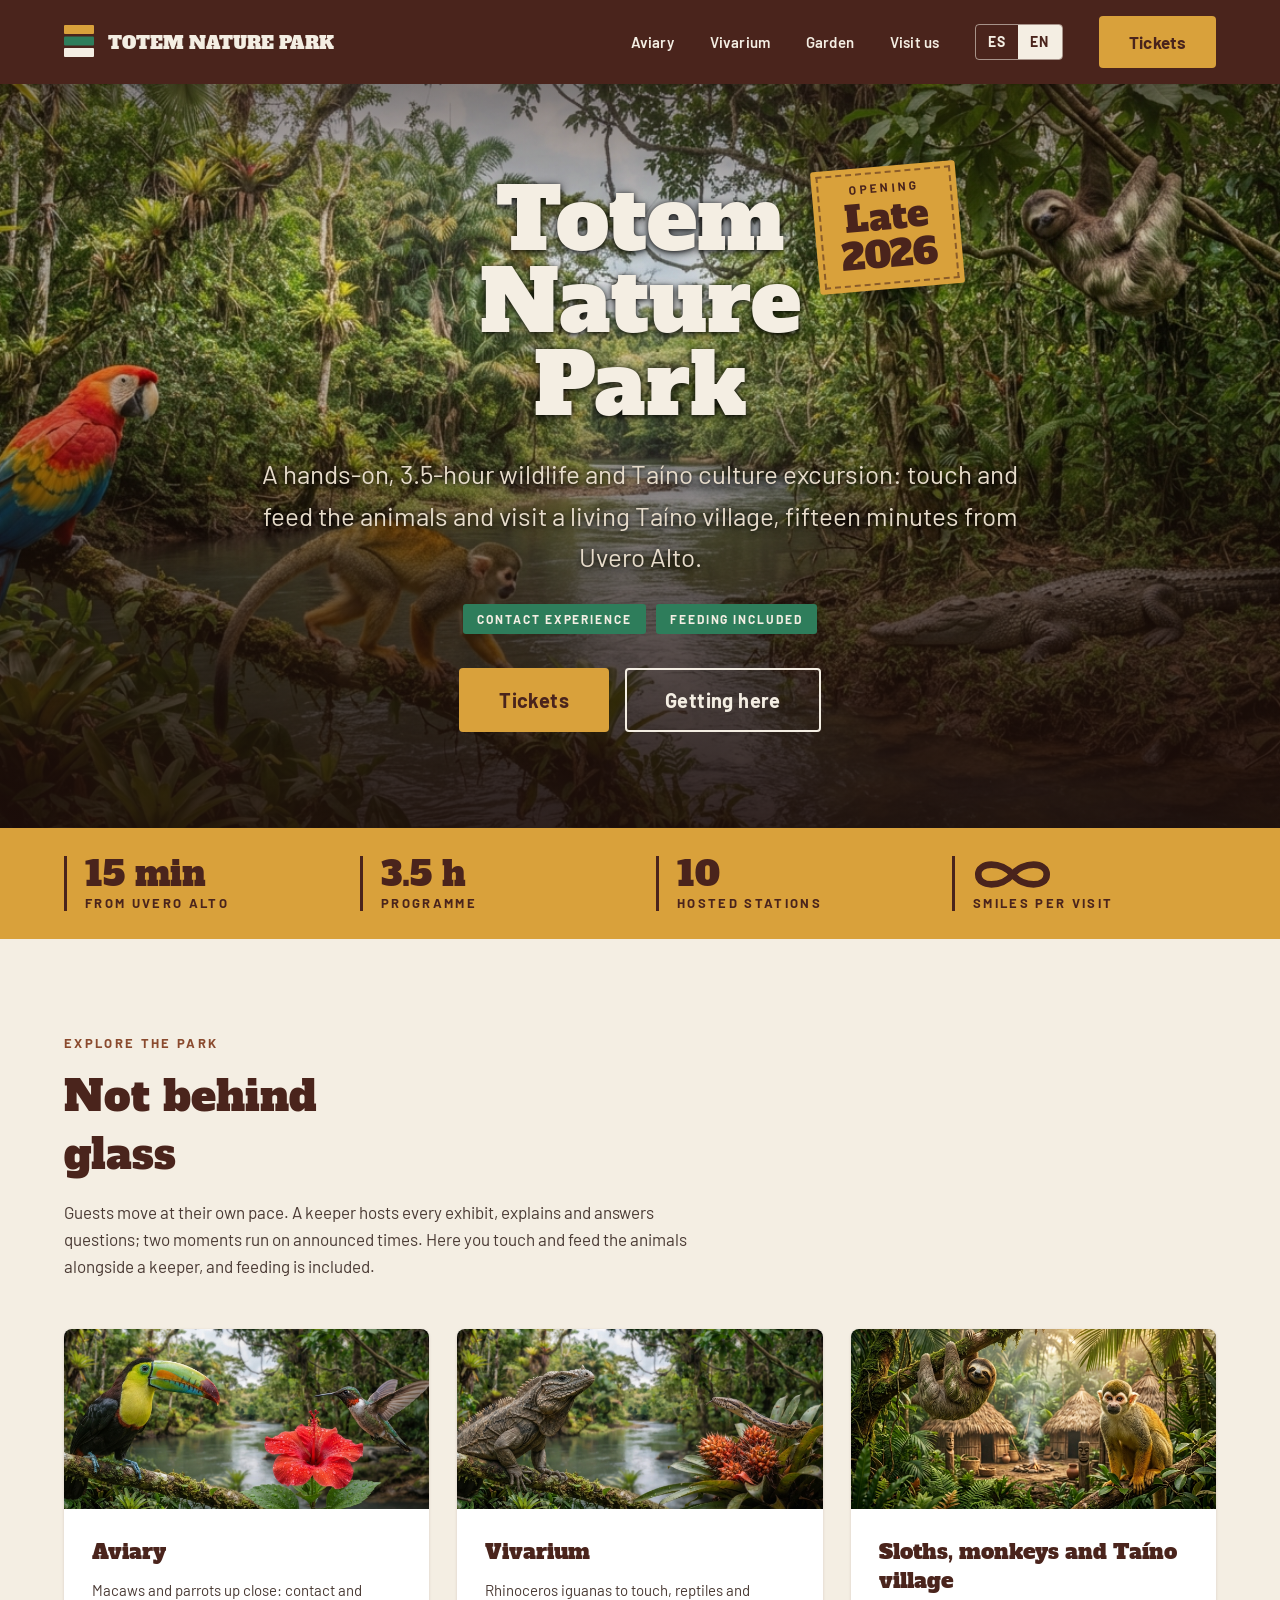
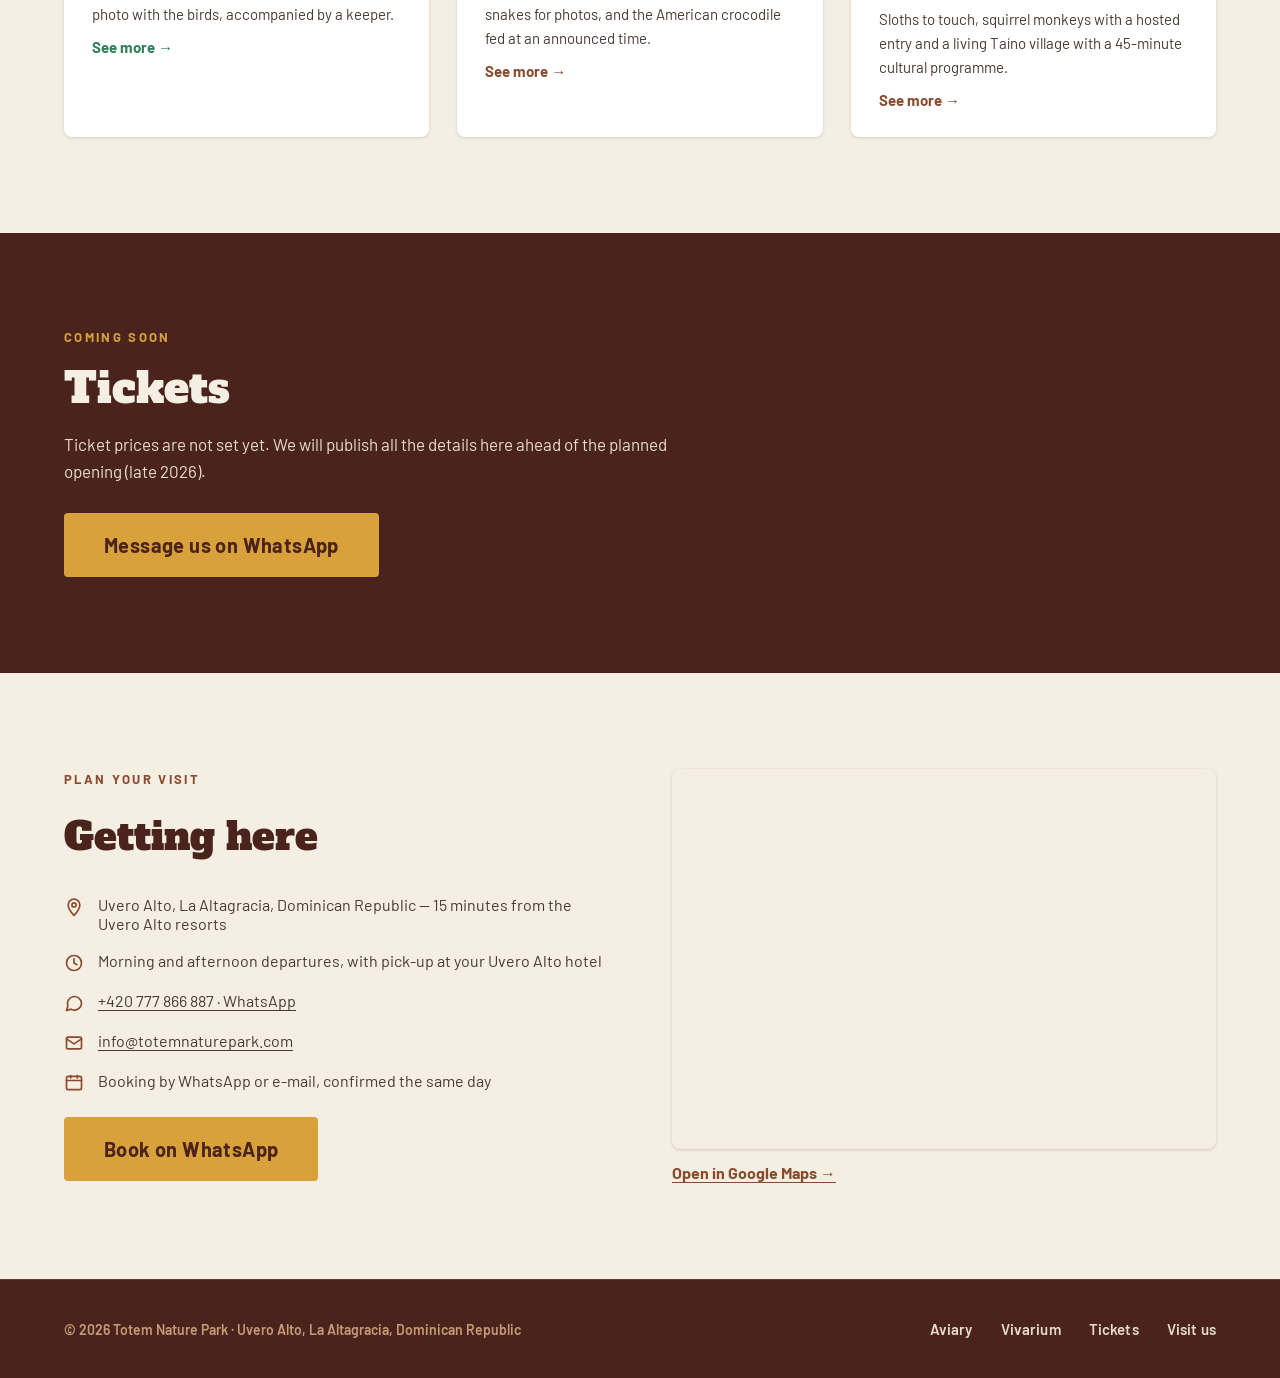
==== commit 9d62be39: "Visit section: Google Maps embed with language-aware labels and directions link" ====
--- a/index.html
+++ b/index.html
@@ -133,8 +133,11 @@
         </ul>
         <a href="https://wa.me/420777866887" class="btn btn-gold" data-i18n="book">Reservar por WhatsApp</a>
       </div>
-      <div class="visit-map">
-        <img src="assets/plan-parku.jpg" alt="Mapa del parque con zonas y fauna" data-i18n-alt="map_alt" loading="lazy">
+      <div class="visit-map-wrap">
+        <div class="visit-map">
+          <iframe data-map data-src="https://www.google.com/maps/embed?pb=!1m18!1m12!1m3!1d3546.14049476624!2d-68.66041732516535!3d18.784618361056374!2m3!1f0!2f0!3f0!3m2!1i1024!2i768!4f13.1!3m3!1m2!1s0x8ea8c50016d3da07%3A0x42b7654fad87cddc!2sTotem%20Nature%20Park!5e1!3m2!1s{hl}!2s{gl}!4v1794908589127!5m2!1s{hl}!2s{gl}" title="Google Maps — Totem Nature Park" allowfullscreen loading="lazy" referrerpolicy="strict-origin-when-cross-origin"></iframe>
+        </div>
+        <a class="map-link" href="https://www.google.com/maps/dir/?api=1&destination=18.784618,-68.660417" target="_blank" rel="noopener" data-i18n="map_link">Abrir en Google Maps →</a>
       </div>
     </section>
   </main>
--- a/styles.css
+++ b/styles.css
@@ -128,7 +128,9 @@
 .facts a { text-decoration: underline; text-underline-offset: 3px; }
 .facts svg { stroke: var(--clay); flex-shrink: 0; margin-top: 2px; }
 .visit-map { border-radius: 8px; overflow: hidden; box-shadow: 0 1px 3px rgba(74,36,28,0.2); }
-.visit-map img { width: 100%; height: 100%; min-height: 320px; object-fit: cover; }
+.visit-map-wrap { display: flex; flex-direction: column; gap: 14px; }
+.visit-map iframe { display: block; width: 100%; height: 100%; min-height: 380px; border: 0; }
+.map-link { font-weight: 700; color: var(--clay); text-decoration: underline; text-underline-offset: 3px; }
 
 /* FOOTER */
 .footer {
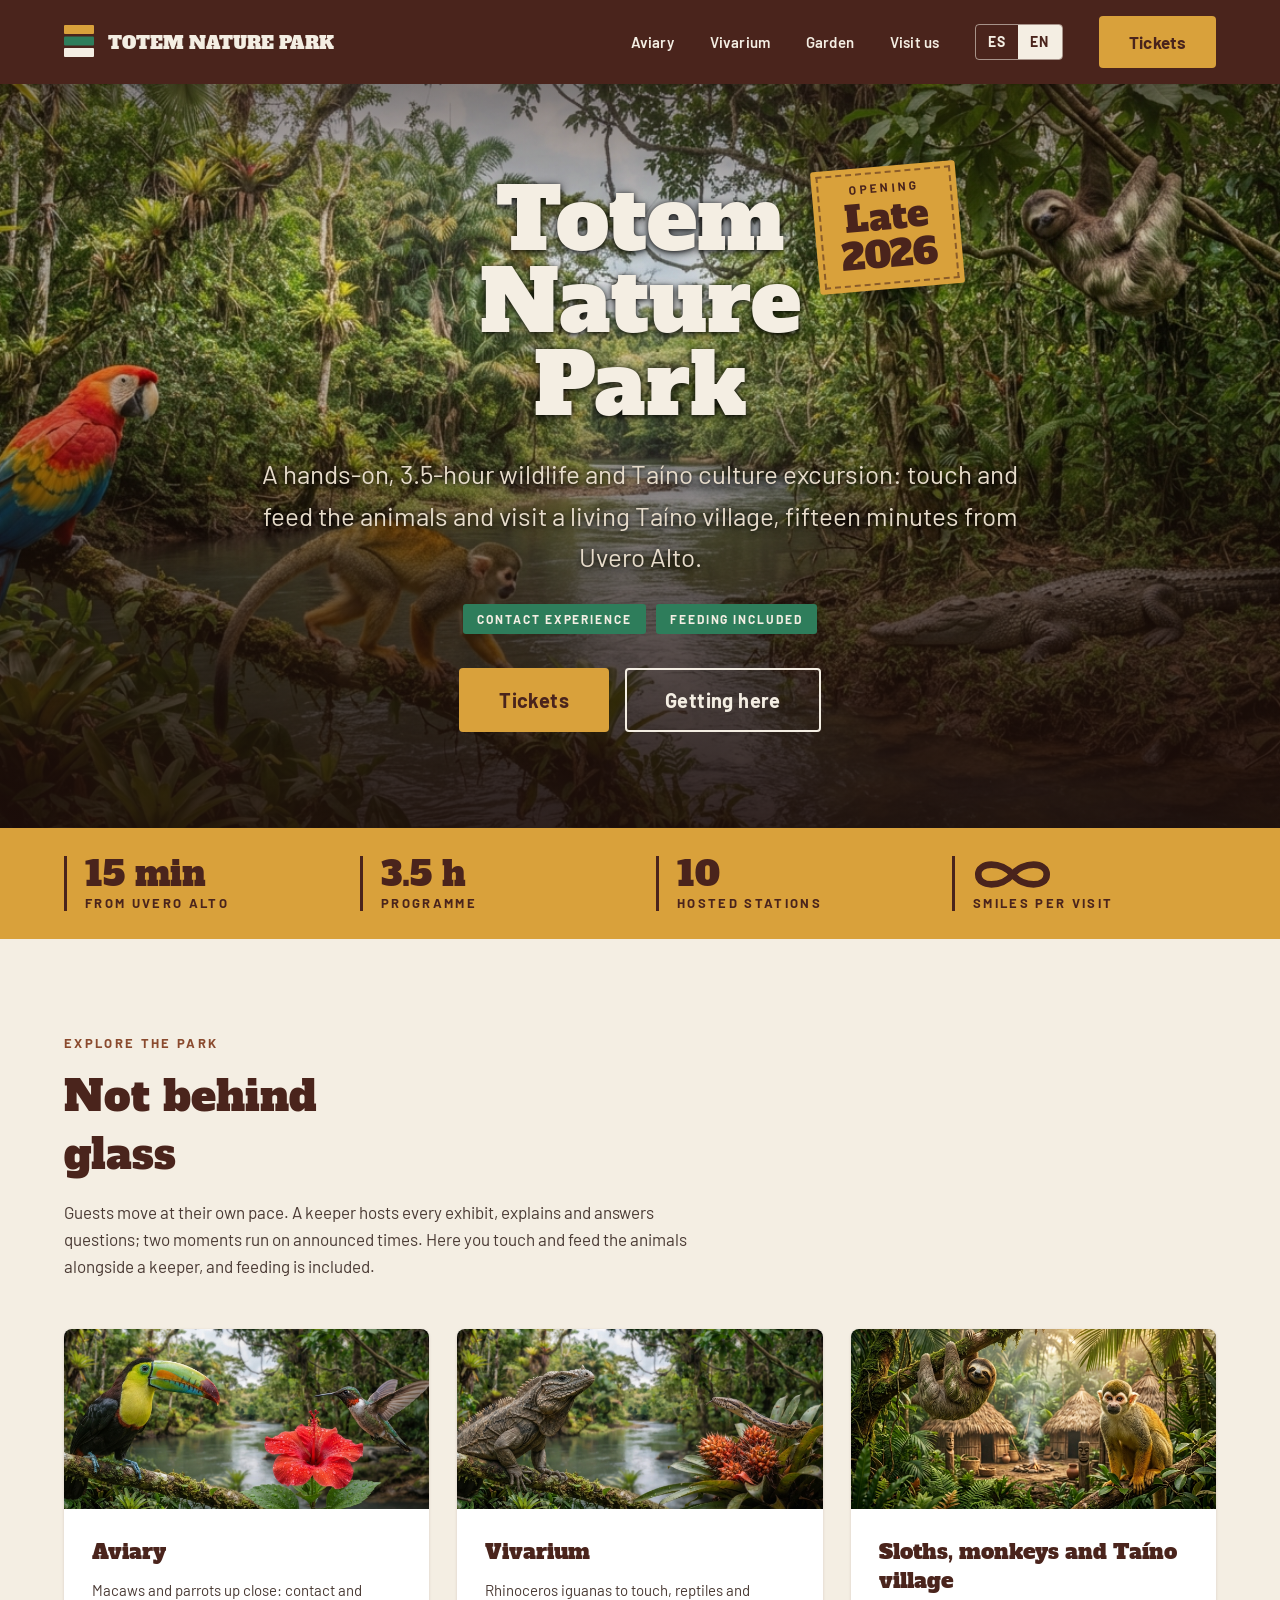
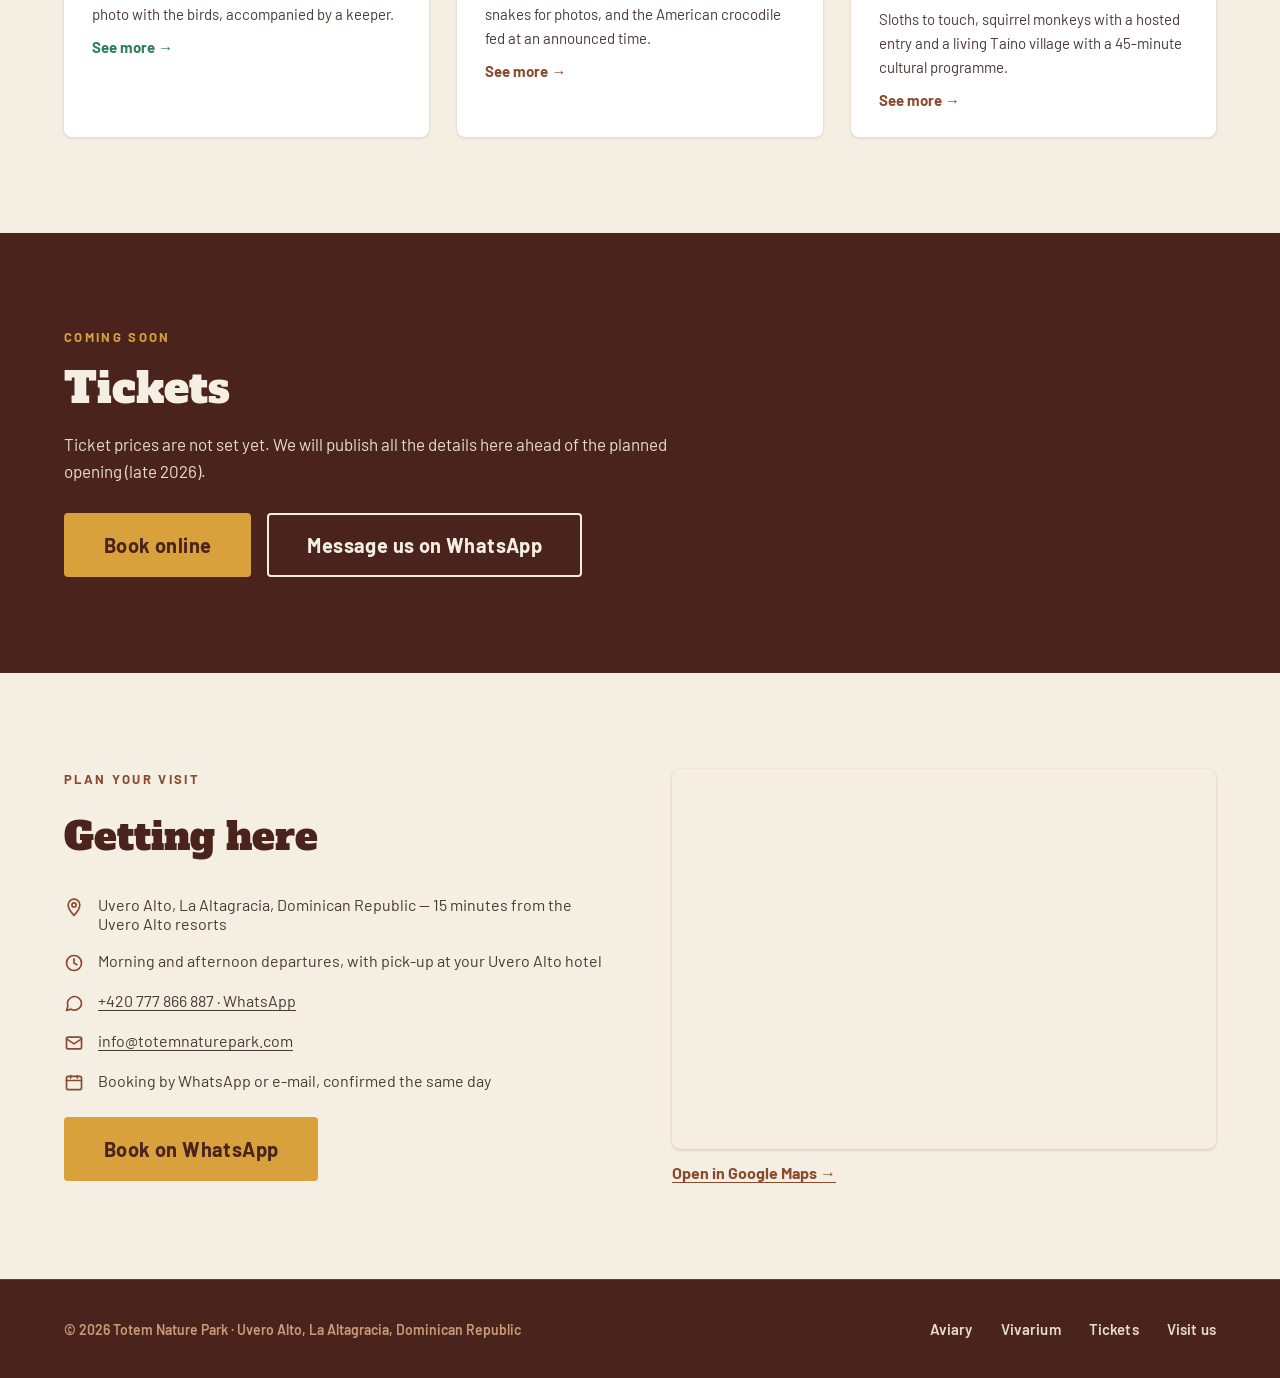
==== commit c9622dfa: "Online rezervace s QR vstupenkou a Totem Admin (prototyp) - reservar.html + booking.js/css: výběr dn" ====
--- a/index.html
+++ b/index.html
@@ -102,7 +102,10 @@
         <h2 data-i18n="tickets_title">Entradas</h2>
         <p data-i18n="tickets_text">Los precios de las entradas todavía no están definidos. Publicaremos aquí toda la información antes de la apertura prevista (finales de 2026).</p>
       </div>
-      <a href="https://wa.me/420777866887" class="btn btn-gold" data-i18n="tickets_cta">Escríbenos por WhatsApp</a>
+      <div class="tickets-cta">
+        <a href="reservar.html" class="btn btn-gold" data-i18n="tickets_online">Reservar en línea</a>
+        <a href="https://wa.me/420777866887" class="btn btn-outline" data-i18n="tickets_cta">Escríbenos por WhatsApp</a>
+      </div>
     </section>
 
     <section class="visit" id="visit">
--- a/styles.css
+++ b/styles.css
@@ -114,6 +114,7 @@
 .tickets .eyebrow { color: var(--gold); }
 .tickets h2 { font-size: clamp(32px, 4.5vw, 42px); color: var(--bone); }
 .tickets-head p { margin: 0; font-size: 17px; line-height: 1.6; color: var(--bone-soft); }
+.tickets-cta { display: flex; flex-wrap: wrap; gap: 16px; }
 
 /* VISIT */
 .visit {
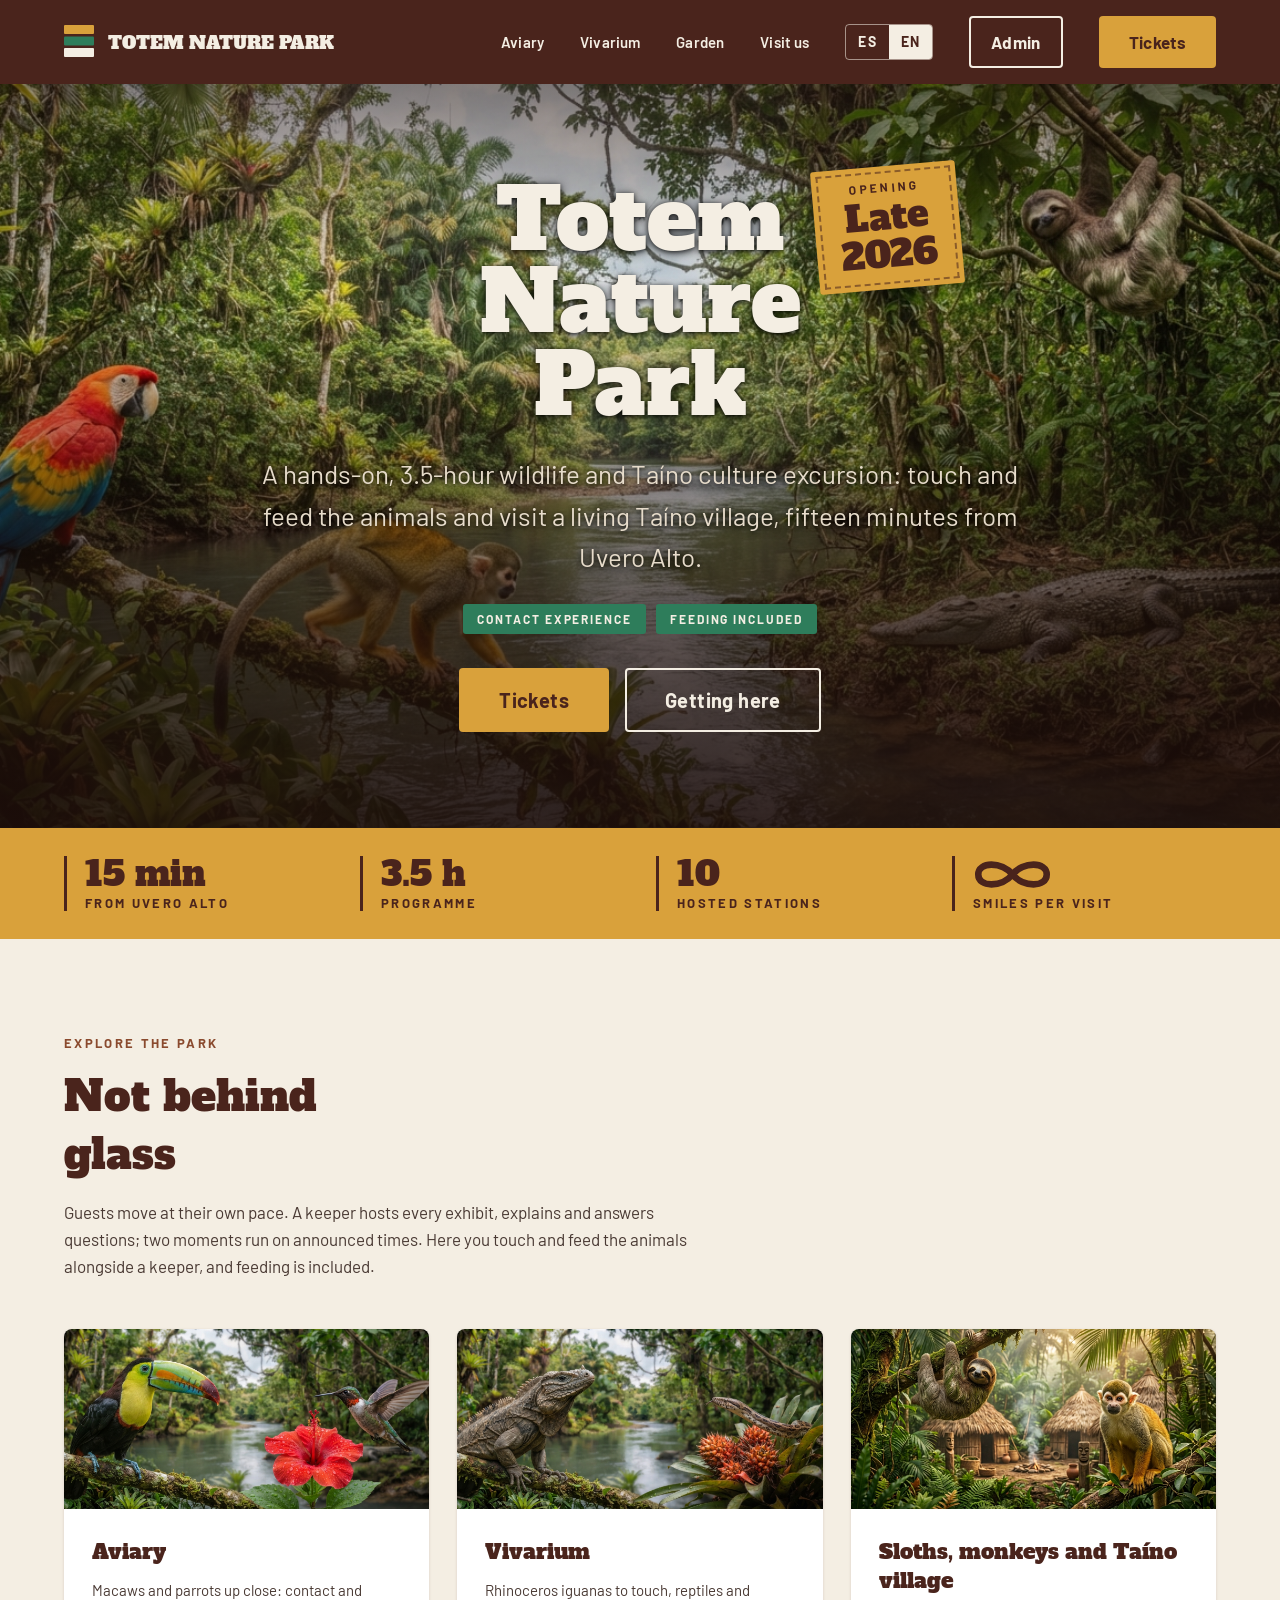
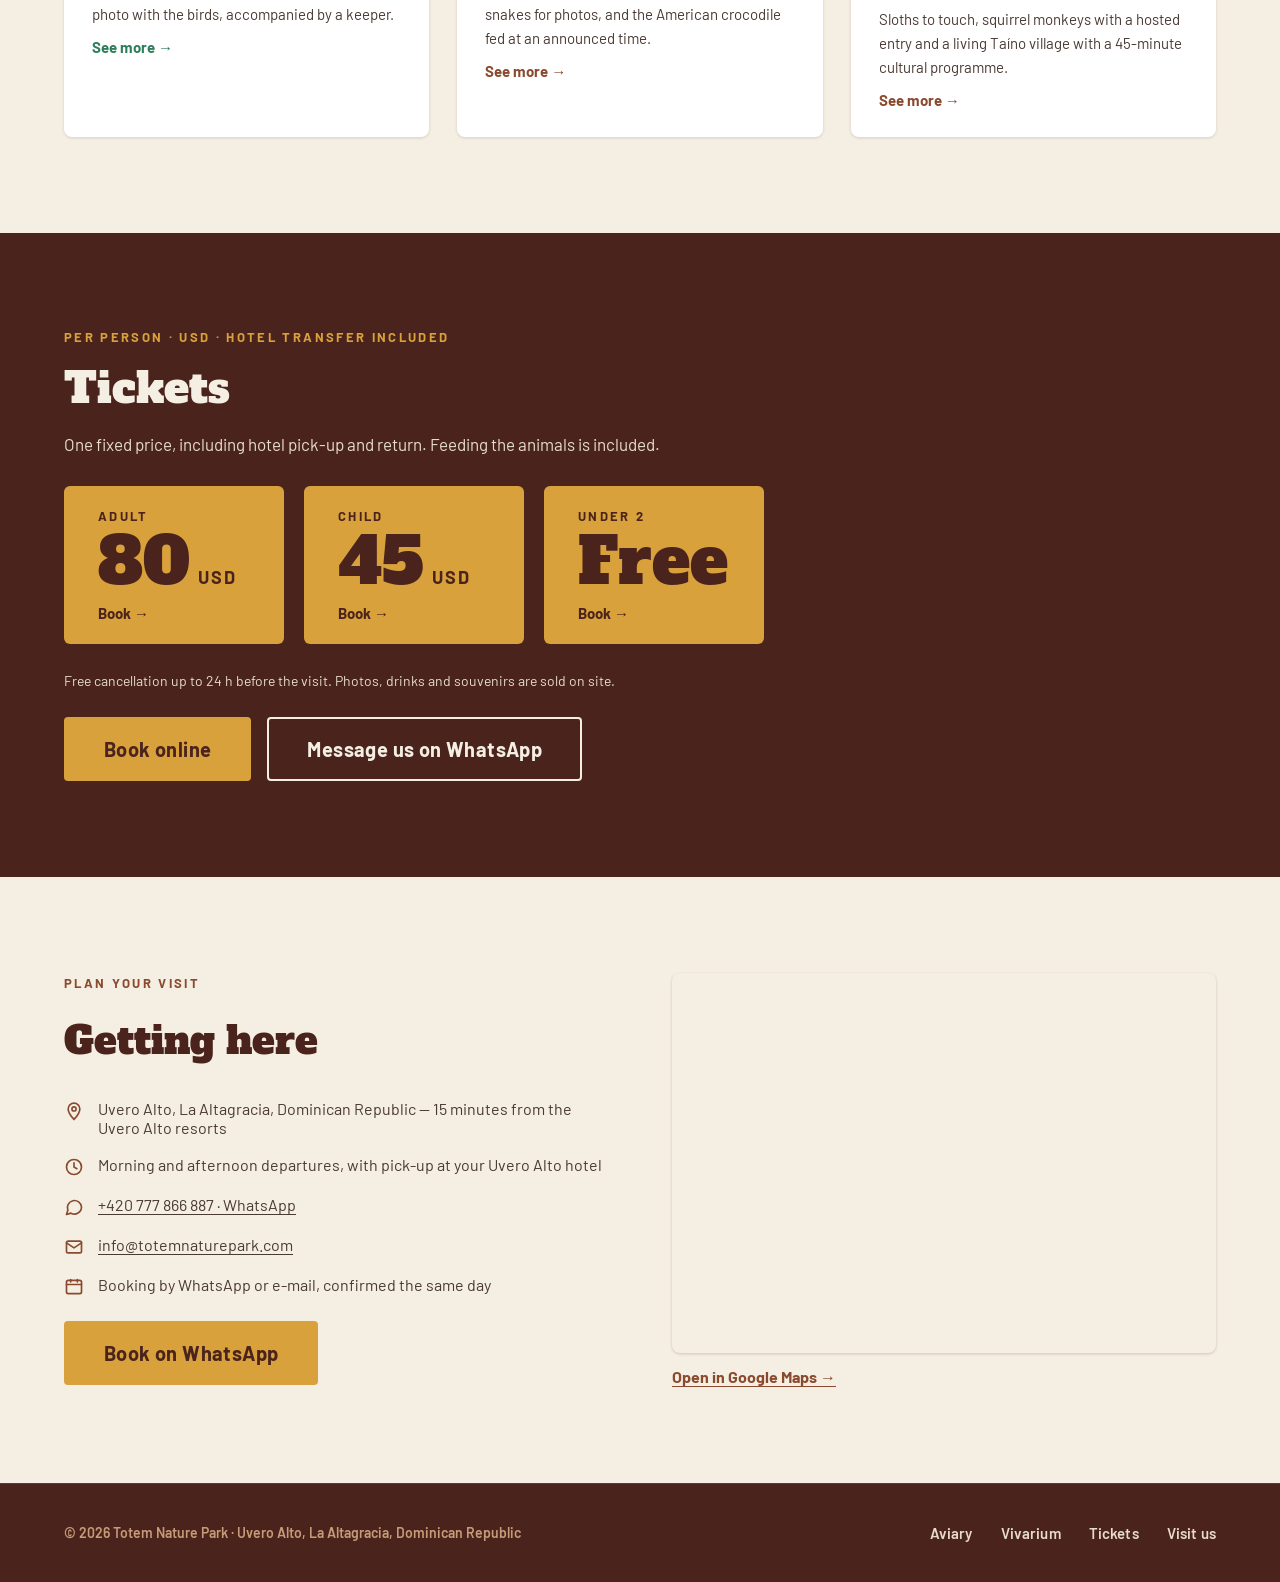
==== commit 761672f0: "Web: ceník vstupenek na homepage a odkaz do Adminu - sekce Entradas: ceny (dospělý 80 USD, dítě 45 U" ====
--- a/index.html
+++ b/index.html
@@ -30,6 +30,7 @@
         <button type="button" class="lang-btn" data-lang="es" aria-pressed="true">ES</button>
         <button type="button" class="lang-btn" data-lang="en" aria-pressed="false">EN</button>
       </div>
+      <a href="admin/" class="btn btn-outline nav-admin" data-i18n="nav_admin">Admin</a>
       <a href="#entradas" class="btn btn-gold" data-i18n="nav_tickets">Entradas</a>
     </div>
   </header>
@@ -98,10 +99,28 @@
 
     <section class="tickets" id="entradas">
       <div class="tickets-head">
-        <span class="eyebrow" data-i18n="tickets_eyebrow">Próximamente</span>
+        <span class="eyebrow" data-i18n="tickets_eyebrow">Por persona · USD · traslado al hotel incluido</span>
         <h2 data-i18n="tickets_title">Entradas</h2>
-        <p data-i18n="tickets_text">Los precios de las entradas todavía no están definidos. Publicaremos aquí toda la información antes de la apertura prevista (finales de 2026).</p>
+        <p data-i18n="tickets_text">Un único precio fijo, con recogida y regreso al hotel. La alimentación de los animales está incluida.</p>
       </div>
+      <div class="price-row">
+        <a href="reservar.html?t=adult" class="price-card">
+          <span class="eyebrow" data-i18n="price_adult">Adulto</span>
+          <div class="price"><strong>80</strong><span>USD</span></div>
+          <span class="price-go" data-i18n="price_go">Reservar →</span>
+        </a>
+        <a href="reservar.html?t=child" class="price-card">
+          <span class="eyebrow" data-i18n="price_child">Niño</span>
+          <div class="price"><strong>45</strong><span>USD</span></div>
+          <span class="price-go" data-i18n="price_go">Reservar →</span>
+        </a>
+        <a href="reservar.html?t=infant" class="price-card">
+          <span class="eyebrow" data-i18n="price_infant">Menor de 2 años</span>
+          <div class="price"><strong data-i18n="price_free">Gratis</strong></div>
+          <span class="price-go" data-i18n="price_go">Reservar →</span>
+        </a>
+      </div>
+      <p class="fineprint" data-i18n="tickets_fine">Cancelación gratuita hasta 24 h antes de la visita. Fotos, bebidas y souvenirs se venden en el parque.</p>
       <div class="tickets-cta">
         <a href="reservar.html" class="btn btn-gold" data-i18n="tickets_online">Reservar en línea</a>
         <a href="https://wa.me/420777866887" class="btn btn-outline" data-i18n="tickets_cta">Escríbenos por WhatsApp</a>
--- a/styles.css
+++ b/styles.css
@@ -41,6 +41,7 @@
 .brand { display: flex; align-items: center; gap: 14px; font-family: 'Alfa Slab One', serif; font-size: 18px; color: var(--bone); }
 .nav-links { display: flex; align-items: center; gap: 36px; color: var(--bone); }
 .nav .btn { height: 52px; padding: 0 28px; font-size: 17px; }
+.nav .nav-admin { padding: 0 20px; }
 
 /* LANGUAGE SWITCH */
 .lang-switch { display: inline-flex; border: 1.5px solid rgba(244,238,227,0.55); border-radius: 4px; overflow: hidden; }
@@ -115,6 +116,16 @@
 .tickets h2 { font-size: clamp(32px, 4.5vw, 42px); color: var(--bone); }
 .tickets-head p { margin: 0; font-size: 17px; line-height: 1.6; color: var(--bone-soft); }
 .tickets-cta { display: flex; flex-wrap: wrap; gap: 16px; }
+.price-row { display: flex; flex-wrap: wrap; gap: 20px; }
+.price-card { background: var(--gold); color: var(--oxblood); border-radius: 6px; padding: 22px 34px; min-width: 220px; display: flex; flex-direction: column; gap: 6px; text-decoration: none; transition: transform 0.15s ease, filter 0.15s ease; }
+.price-card:hover { transform: translateY(-3px); filter: brightness(1.06); }
+.price-card:focus-visible { outline: 3px solid var(--bone); outline-offset: 3px; }
+.tickets .price-card .eyebrow { color: var(--oxblood); }
+.price { display: flex; align-items: baseline; gap: 8px; }
+.price strong { font-family: 'Alfa Slab One', serif; font-weight: 400; font-size: 64px; line-height: 1; }
+.price span { font-weight: 700; font-size: 18px; letter-spacing: 0.1em; }
+.price-go { font-weight: 700; font-size: 15px; margin-top: 4px; }
+.fineprint { margin: 0; font-size: 14px; color: var(--bone-soft); max-width: 640px; }
 
 /* VISIT */
 .visit {
@@ -160,6 +171,7 @@
   .brand svg { width: 22px; height: 25px; }
   .nav { gap: 10px; }
   .nav .btn { height: 44px; padding: 0 14px; font-size: 15px; }
+  .nav .nav-admin { padding: 0 10px; }
   .nav-links { gap: 10px; }
   .lang-btn { padding: 9px 9px; font-size: 13px; }
 }
